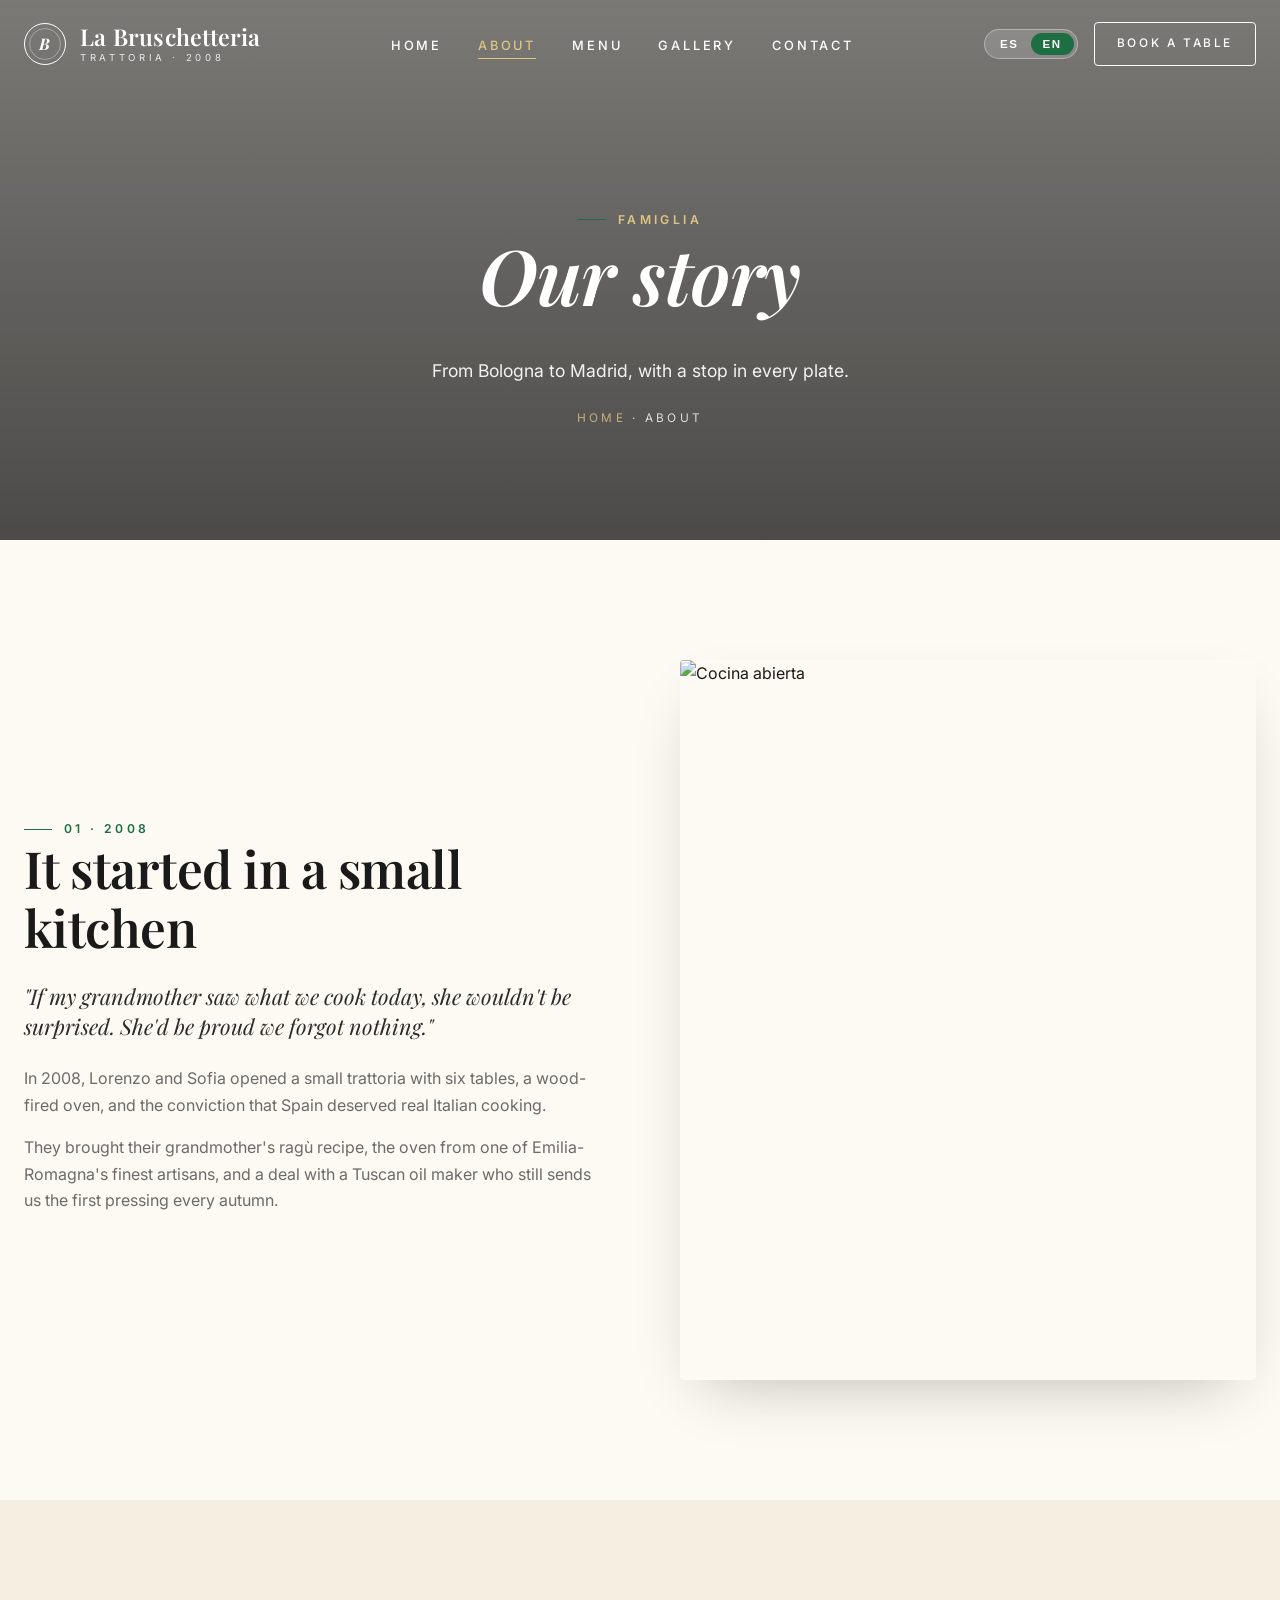
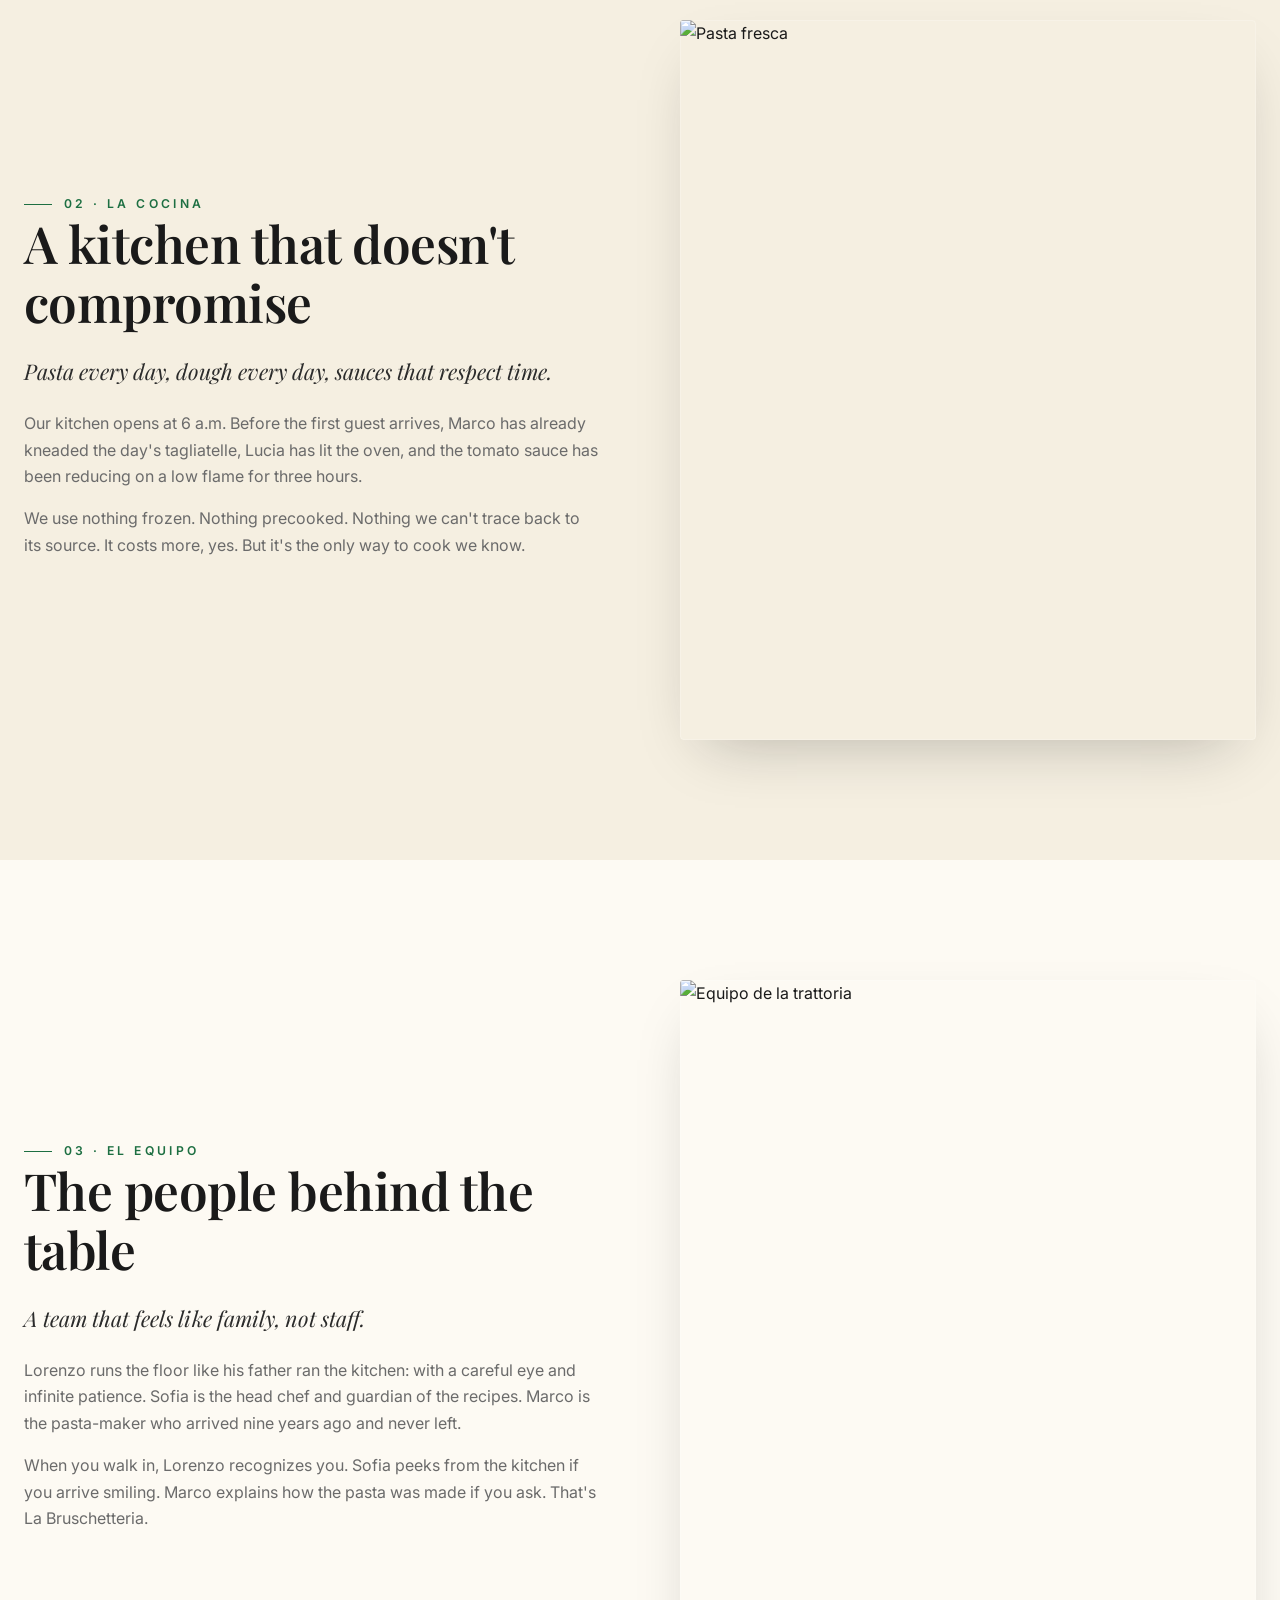
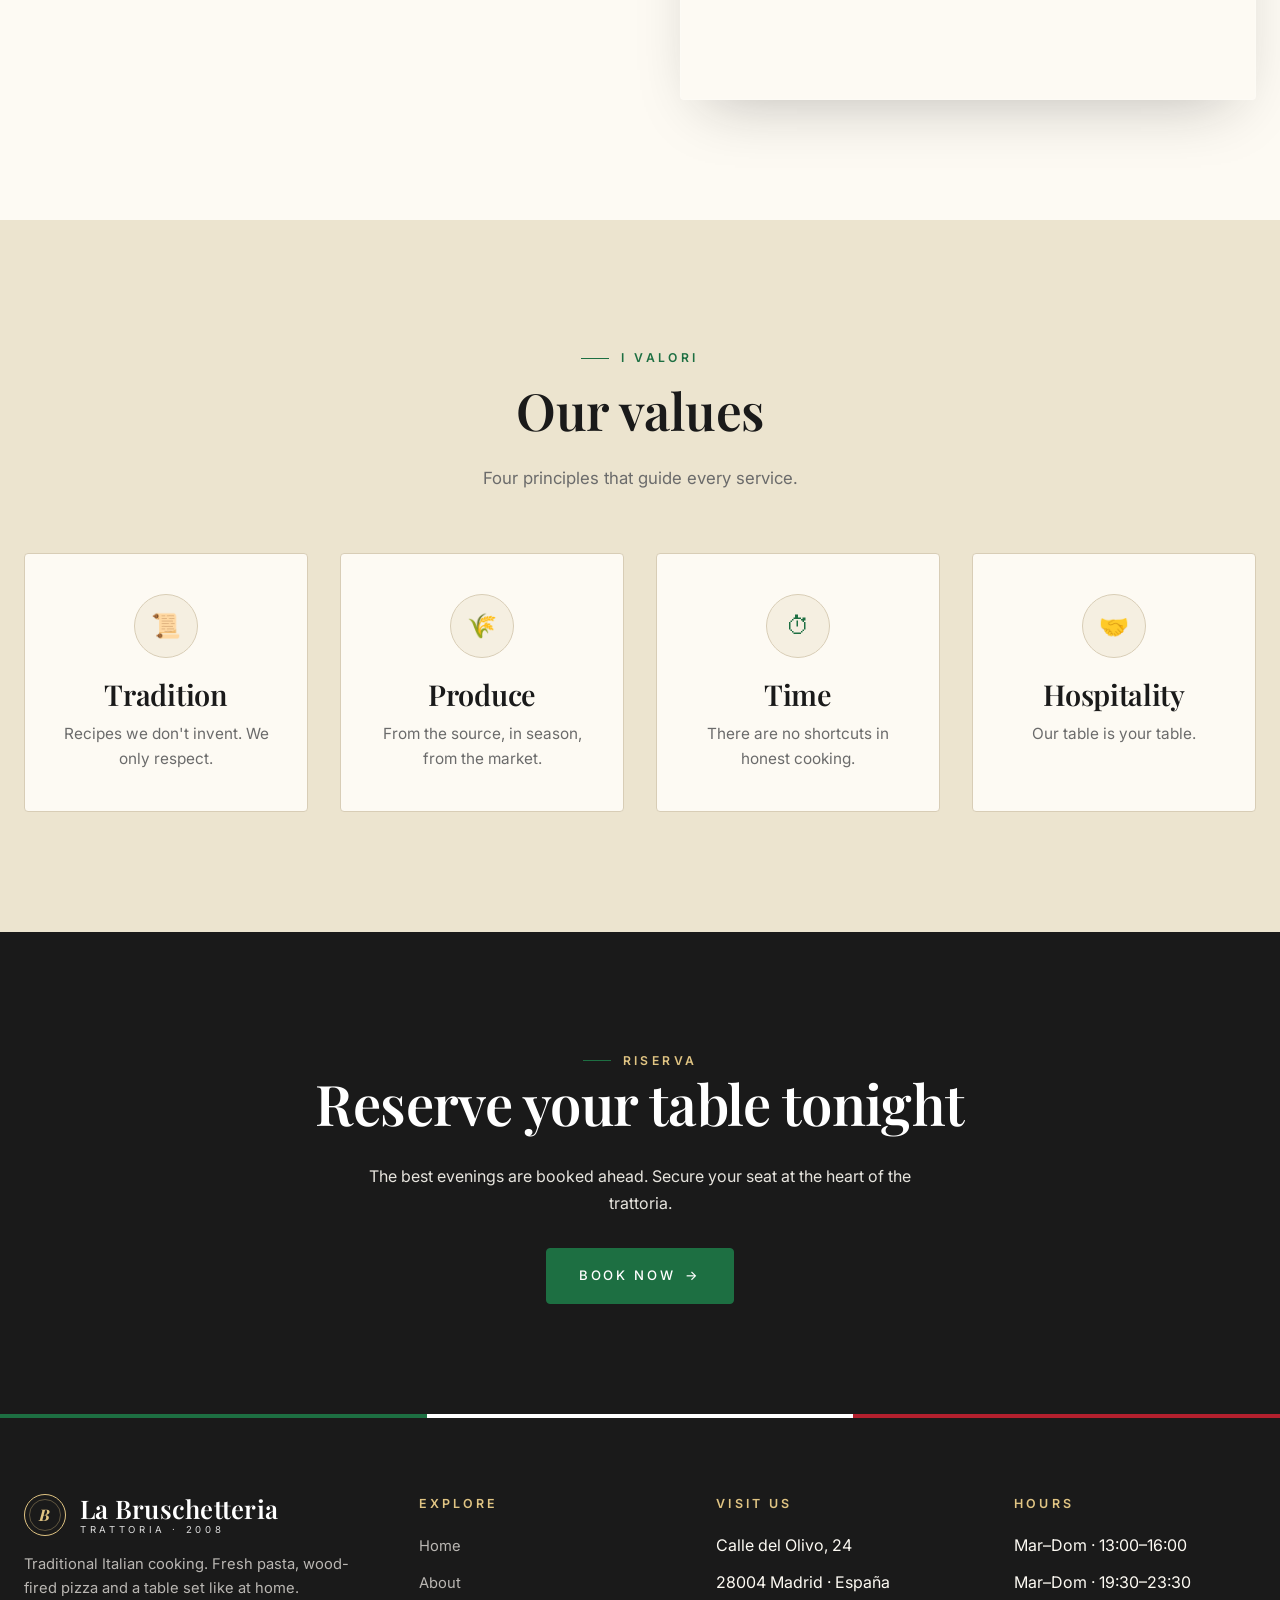
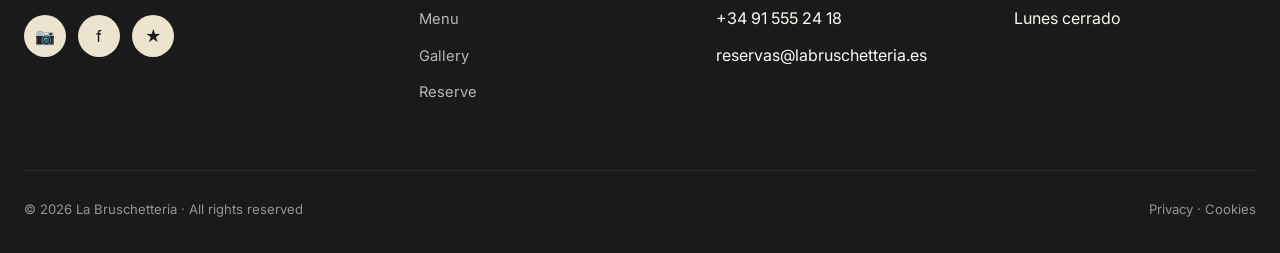
==== about.html @ 6fa194a2 "Pivot back to traditional Italian trattoria identity The site is a real La Bruschetteria — Italian, " ====
<!DOCTYPE html>
<html lang="es">
<head>
<meta charset="UTF-8" />
<meta name="viewport" content="width=device-width, initial-scale=1.0" />
<title>Nosotros · La Bruschetteria — Familia, tradición, cocina</title>
<meta name="description" content="Tres generaciones cocinando con alma. Conoce la familia detrás de La Bruschetteria, nuestra historia desde Bologna a Madrid y los valores que guían cada plato." />
<link rel="preconnect" href="https://fonts.googleapis.com">
<link rel="preconnect" href="https://fonts.gstatic.com" crossorigin>
<link href="https://fonts.googleapis.com/css2?family=Playfair+Display:ital,wght@0,400;0,500;0,600;0,700;1,400;1,500&family=Inter:wght@300;400;500;600&display=swap" rel="stylesheet">
<link rel="stylesheet" href="styles.css?v=2">
</head>
<body>

<header class="site-header">
  <div class="container nav">
    <a href="/" class="brand">
      <span class="brand-mark">B</span>
      <span class="brand-name">La Bruschetteria<small>Trattoria · 2008</small></span>
    </a>
    <nav>
      <ul class="nav-links">
        <li><a href="/" data-i18n="nav.home">Inicio</a></li>
        <li><a href="/about" class="active" data-i18n="nav.about">Nosotros</a></li>
        <li><a href="/menu" data-i18n="nav.menu">Carta</a></li>
        <li><a href="/gallery" data-i18n="nav.gallery">Galería</a></li>
        <li><a href="/contact" data-i18n="nav.contact">Contacto</a></li>
      </ul>
    </nav>
    <div class="nav-actions">
      <div class="lang-toggle"><button data-lang="es" type="button">ES</button><button data-lang="en" type="button">EN</button></div>
      <a href="/reservations" class="nav-cta" data-i18n="nav.cta">Reservar mesa</a>
      <button class="menu-toggle" aria-label="Menu"><span></span><span></span><span></span></button>
    </div>
  </div>
</header>

<section class="page-header" style="--ph-bg:url('https://images.unsplash.com/photo-1414235077428-338989a2e8c0?auto=format&fit=crop&w=2000&q=80')">
  <div class="container">
    <span class="eyebrow" style="color:var(--gold-2)">Famiglia</span>
    <h1 data-i18n="about.title">Nuestra historia</h1>
    <p class="lede" data-i18n="about.lede">De Bologna a Madrid, con escala en cada plato.</p>
    <div class="breadcrumb"><a href="/" data-i18n="nav.home">Inicio</a> · <span data-i18n="nav.about">Nosotros</span></div>
  </div>
</section>

<section>
  <div class="container split">
    <div class="split-content reveal">
      <span class="eyebrow">01 · 2008</span>
      <h2 data-i18n="about.s1.title">Nació en una cocina pequeña</h2>
      <p class="lede" data-i18n="about.s1.lede">«Si mi abuela viera lo que hoy cocinamos, no estaría sorprendida. Estaría orgullosa de que no hemos olvidado nada.»</p>
      <p data-i18n="about.s1.p1">En 2008, Lorenzo y Sofia abrieron una pequeña trattoria con seis mesas, un horno de leña y la convicción de que España merecía conocer la cocina italiana real.</p>
      <p data-i18n="about.s1.p2">Trajeron la receta del ragù de su abuela, el horno de uno de los mejores artesanos de la Emilia-Romagna, y un acuerdo con un proveedor de aceite toscano que aún hoy nos sigue mandando cada otoño la primera prensada.</p>
    </div>
    <div class="split-img reveal delay-1">
      <img src="https://images.unsplash.com/photo-1559339352-11d035aa65de?auto=format&fit=crop&w=1200&q=80" alt="Cocina abierta">
    </div>
  </div>
</section>

<section class="bg-cream">
  <div class="container split reverse">
    <div class="split-img reveal">
      <img src="https://images.unsplash.com/photo-1556910103-1c02745aae4d?auto=format&fit=crop&w=1200&q=80" alt="Pasta fresca">
    </div>
    <div class="split-content reveal delay-1">
      <span class="eyebrow">02 · La cocina</span>
      <h2 data-i18n="about.s2.title">La cocina que no transige</h2>
      <p class="lede" data-i18n="about.s2.lede">Pasta cada día, masa cada día, salsas que respetan los tiempos.</p>
      <p data-i18n="about.s2.p1">Nuestra cocina abre a las 6 de la mañana. Antes de que llegue el primer comensal, Marco ya ha amasado los tagliatelle del día, Lucia ha encendido el horno y la salsa de tomate lleva tres horas reduciendo a fuego lento.</p>
      <p data-i18n="about.s2.p2">No usamos nada congelado. Nada precocinado. Nada que no podamos rastrear hasta su origen. Es más caro, sí. Pero también es la única manera de cocinar que conocemos.</p>
    </div>
  </div>
</section>

<section>
  <div class="container split">
    <div class="split-content reveal">
      <span class="eyebrow">03 · El equipo</span>
      <h2 data-i18n="about.s3.title">Las personas detrás de la mesa</h2>
      <p class="lede" data-i18n="about.s3.lede">Un equipo que se siente familia, no plantilla.</p>
      <p data-i18n="about.s3.p1">Lorenzo dirige la sala como dirigía la cocina su padre: con ojo atento y paciencia infinita. Sofia es la jefa de cocina y la guardiana de las recetas. Marco es el pasta-maker que llegó hace nueve años y ya no se fue.</p>
      <p data-i18n="about.s3.p2">Cuando entras, Lorenzo te reconoce. Sofia se asoma desde la cocina si llegas con buena cara. Marco te explica cómo se ha hecho la pasta si se lo preguntas. Eso es La Bruschetteria.</p>
    </div>
    <div class="split-img reveal delay-1">
      <img src="https://images.unsplash.com/photo-1577219491135-ce391730fb2c?auto=format&fit=crop&w=1200&q=80" alt="Equipo de la trattoria">
    </div>
  </div>
</section>

<section class="bg-cream-2">
  <div class="container">
    <div class="section-title reveal">
      <span class="eyebrow">I valori</span>
      <h2 data-i18n="values.title">Nuestros valores</h2>
      <p class="lede" data-i18n="values.lede">Cuatro principios que nos guían cada servicio.</p>
    </div>
    <div class="features">
      <div class="feature reveal">
        <div class="feature-icon">📜</div>
        <h3 data-i18n="val1.title">Tradición</h3>
        <p data-i18n="val1.body">Recetas que no inventamos. Solo respetamos.</p>
      </div>
      <div class="feature reveal delay-1">
        <div class="feature-icon">🌾</div>
        <h3 data-i18n="val2.title">Producto</h3>
        <p data-i18n="val2.body">De origen, de temporada, de mercado.</p>
      </div>
      <div class="feature reveal delay-2">
        <div class="feature-icon">⏱</div>
        <h3 data-i18n="val3.title">Tiempo</h3>
        <p data-i18n="val3.body">No hay atajos en una cocina honesta.</p>
      </div>
      <div class="feature reveal delay-3">
        <div class="feature-icon">🤝</div>
        <h3 data-i18n="val4.title">Hospitalidad</h3>
        <p data-i18n="val4.body">Una mesa nuestra es una mesa tuya.</p>
      </div>
    </div>
  </div>
</section>

<section class="cta-banner" style="--cta-bg:url('https://images.unsplash.com/photo-1555396273-367ea4eb4db5?auto=format&fit=crop&w=2000&q=80')">
  <div class="container reveal">
    <span class="eyebrow" style="color:var(--gold-2)">Riserva</span>
    <h2 data-i18n="cta.title">Reserva tu mesa esta noche</h2>
    <p data-i18n="cta.body">Las mejores noches se reservan con tiempo. Asegura tu sitio en el corazón de la trattoria.</p>
    <a href="/reservations" class="btn btn-primary"><span data-i18n="cta.btn">Hacer reserva</span><span class="arrow">→</span></a>
  </div>
</section>

<footer class="site-footer">
  <div class="container">
    <div class="footer-grid">
      <div class="footer-brand">
        <a href="/" class="brand">
          <span class="brand-mark">B</span>
          <span class="brand-name">La Bruschetteria<small>Trattoria · 2008</small></span>
        </a>
        <p data-i18n="foot.tagline">Cucina italiana tradizionale. Pasta fresca, pizza al horno y la mesa puesta como en casa.</p>
        <div class="socials">
          <a href="#" aria-label="Instagram">📷</a>
          <a href="#" aria-label="Facebook">f</a>
          <a href="#" aria-label="TripAdvisor">★</a>
        </div>
      </div>
      <div>
        <h5 data-i18n="foot.explore">Explora</h5>
        <ul>
          <li><a href="/" data-i18n="nav.home">Inicio</a></li>
          <li><a href="/about" data-i18n="nav.about">Nosotros</a></li>
          <li><a href="/menu" data-i18n="nav.menu">Carta</a></li>
          <li><a href="/gallery" data-i18n="nav.gallery">Galería</a></li>
          <li><a href="/reservations" data-i18n="nav.reserve">Reservar</a></li>
        </ul>
      </div>
      <div>
        <h5 data-i18n="foot.visit">Visítanos</h5>
        <ul>
          <li>Calle del Olivo, 24</li>
          <li>28004 Madrid · España</li>
          <li>+34 91 555 24 18</li>
          <li>reservas@labruschetteria.es</li>
        </ul>
      </div>
      <div>
        <h5 data-i18n="hours.title">Horario</h5>
        <ul>
          <li>Mar–Dom · 13:00–16:00</li>
          <li>Mar–Dom · 19:30–23:30</li>
          <li>Lunes cerrado</li>
        </ul>
      </div>
    </div>
    <div class="footer-bottom">
      <span data-i18n="foot.legal">© <span data-year>2026</span> La Bruschetteria · Todos los derechos reservados</span>
      <span><a href="#" data-i18n="foot.privacy">Privacidad</a> · <a href="#" data-i18n="foot.cookies">Cookies</a></span>
    </div>
  </div>
</footer>

<script src="script.js"></script>
</body>
</html>
---- styles.css ----
/* =============================================================
   La Bruschetteria — Traditional Italian · Mediterranean · Premium
   Palette: Italian flag refined — basil green · ivory · vino red
   ============================================================= */

:root {
  /* Italian flag, refined for a premium dining feel */
  --green:        #1d6f42;   /* deep basil / forest */
  --green-2:      #2a8852;   /* lighter, hover */
  --green-deep:   #14512f;   /* darkest */
  --red:          #b3202e;   /* vino rosso */
  --red-2:        #8a1822;   /* deeper red */
  --red-soft:     #c83a47;   /* lighter, accents */

  /* Neutrals */
  --paper:   #fdfaf3;        /* warm ivory page */
  --cream:   #f5efe1;        /* card backgrounds */
  --cream-2: #ece4cf;        /* alt section */
  --ivory:   #fbf8f1;
  --ink:     #1a1a1a;        /* body text */
  --ink-2:   #2b2b2b;
  --muted:   #6b6b6b;
  --line:    #d8cdb6;

  /* Accents */
  --gold:    #c9a55b;
  --gold-2:  #e0c483;

  /* Shadows */
  --shadow-sm: 0 4px 12px -4px rgba(20, 20, 20, 0.12);
  --shadow:    0 25px 60px -25px rgba(20, 20, 20, 0.28);
  --shadow-lg: 0 40px 80px -30px rgba(20, 20, 20, 0.38);

  /* System */
  --radius:    4px;
  --radius-lg: 12px;
  --transition: 350ms cubic-bezier(.2,.8,.2,1);
  --serif:  'Cormorant Garamond', 'Playfair Display', Georgia, serif;
  --display:'Playfair Display', 'Cormorant Garamond', Georgia, serif;
  --sans:   'Inter', system-ui, -apple-system, sans-serif;
}

*,*::before,*::after { box-sizing: border-box; }
html { scroll-behavior: smooth; }
body {
  margin: 0;
  font-family: var(--sans);
  font-size: 16px;
  line-height: 1.65;
  color: var(--ink);
  background: var(--paper);
  -webkit-font-smoothing: antialiased;
  -moz-osx-font-smoothing: grayscale;
  overflow-x: hidden;
}

img { max-width: 100%; display: block; height: auto; }
a { color: inherit; text-decoration: none; transition: color var(--transition); }
a:hover { color: var(--green); }

h1, h2, h3, h4 {
  font-family: var(--display);
  font-weight: 600;
  line-height: 1.15;
  margin: 0 0 .5em;
  letter-spacing: -.01em;
}
h1 { font-size: clamp(2.5rem, 6vw, 5rem); }
h2 { font-size: clamp(1.9rem, 4vw, 3.2rem); }
h3 { font-size: clamp(1.3rem, 2.4vw, 1.8rem); }
p  { margin: 0 0 1em; }

.container    { width: min(1240px, calc(100% - 48px)); margin-inline: auto; }
.container-sm { width: min(880px, calc(100% - 48px)); margin-inline: auto; }

/* ── Eyebrow ──────────────────────────────────────────────────── */
.eyebrow {
  font-family: var(--sans);
  text-transform: uppercase;
  letter-spacing: .28em;
  font-size: .76rem;
  color: var(--green);
  font-weight: 600;
  display: inline-flex;
  align-items: center;
  gap: 12px;
}
.eyebrow::before {
  content: '';
  width: 28px;
  height: 1px;
  background: var(--green);
  display: inline-block;
}

.section-title { text-align: center; margin-bottom: 56px; }
.section-title h2 { margin-top: 12px; }
.section-title .lede {
  max-width: 640px;
  margin: 16px auto 0;
  color: var(--muted);
  font-size: 1.05rem;
}

/* ── Flag accent strip (decorative for headers/sections) ──────── */
.flag-strip {
  display: inline-flex;
  height: 3px;
  border-radius: 2px;
  overflow: hidden;
  width: 60px;
  margin-bottom: 16px;
}
.flag-strip span { flex: 1; height: 100%; }
.flag-strip span:nth-child(1) { background: var(--green); }
.flag-strip span:nth-child(2) { background: #fff; }
.flag-strip span:nth-child(3) { background: var(--red); }

/* ── Buttons ─────────────────────────────────────────────────── */
.btn {
  display: inline-flex;
  align-items: center;
  justify-content: center;
  gap: 10px;
  padding: 16px 32px;
  font-family: var(--sans);
  font-size: .82rem;
  font-weight: 500;
  letter-spacing: .2em;
  text-transform: uppercase;
  cursor: pointer;
  border: 1px solid transparent;
  border-radius: var(--radius);
  transition: all var(--transition);
  position: relative;
  overflow: hidden;
}
.btn-primary {
  background: var(--green);
  color: #fff;
  border-color: var(--green);
}
.btn-primary:hover {
  background: var(--green-deep);
  border-color: var(--green-deep);
  color: #fff;
  transform: translateY(-2px);
  box-shadow: 0 12px 24px -8px rgba(29, 111, 66, .5);
}
.btn-secondary {
  background: var(--red);
  color: #fff;
  border-color: var(--red);
}
.btn-secondary:hover {
  background: var(--red-2);
  border-color: var(--red-2);
  color: #fff;
  transform: translateY(-2px);
  box-shadow: 0 12px 24px -8px rgba(179, 32, 46, .5);
}
.btn-outline {
  background: transparent;
  color: var(--ink);
  border-color: var(--ink);
}
.btn-outline:hover {
  background: var(--ink);
  color: var(--paper);
  transform: translateY(-2px);
}
.btn-ghost {
  background: transparent;
  color: #fff;
  border-color: rgba(255,255,255,.6);
}
.btn-ghost:hover { background: #fff; color: var(--ink); border-color:#fff; }
.btn .arrow { transition: transform var(--transition); }
.btn:hover .arrow { transform: translateX(4px); }

/* ── Header / Navigation ─────────────────────────────────────── */
.site-header {
  position: fixed;
  inset: 0 0 auto;
  z-index: 100;
  background: rgba(253, 250, 243, 0);
  backdrop-filter: blur(0);
  transition: background var(--transition), backdrop-filter var(--transition), padding var(--transition), box-shadow var(--transition);
  padding: 22px 0;
}
.site-header.scrolled {
  background: rgba(253, 250, 243, .96);
  backdrop-filter: blur(14px);
  box-shadow: 0 1px 0 rgba(0,0,0,.06);
  padding: 14px 0;
}
.nav {
  display: flex;
  align-items: center;
  justify-content: space-between;
  gap: 32px;
}
.brand {
  display: flex;
  align-items: center;
  gap: 14px;
  font-family: var(--display);
  font-size: 1.45rem;
  font-weight: 600;
  color: #fff;
  letter-spacing: .01em;
  text-decoration: none;
  transition: color var(--transition);
}
.scrolled .brand { color: var(--ink); }
.brand-mark {
  width: 42px; height: 42px;
  display: grid; place-items: center;
  border-radius: 50%;
  border: 1.5px solid currentColor;
  font-family: var(--display);
  font-size: 1rem;
  font-style: italic;
  font-weight: 700;
  position: relative;
}
.brand-mark::before {
  content: '';
  position: absolute;
  inset: 4px;
  border-radius: 50%;
  border: 1px solid currentColor;
  opacity: .35;
}
.brand-name { line-height: 1.1; }
.brand-name small {
  display: block;
  font-family: var(--sans);
  font-size: .6rem;
  letter-spacing: .38em;
  text-transform: uppercase;
  font-weight: 400;
  opacity: .85;
  margin-top: 3px;
}

.nav-links {
  display: flex;
  gap: 36px;
  list-style: none;
  margin: 0;
  padding: 0;
}
.nav-links a {
  color: #fff;
  font-size: .8rem;
  letter-spacing: .22em;
  text-transform: uppercase;
  font-weight: 500;
  position: relative;
  padding: 6px 0;
}
.scrolled .nav-links a { color: var(--ink); }
.nav-links a::after {
  content:'';
  position: absolute;
  inset: auto 0 0;
  height: 1px;
  background: currentColor;
  transform: scaleX(0);
  transform-origin: left;
  transition: transform var(--transition);
}
.nav-links a:hover::after,
.nav-links a.active::after { transform: scaleX(1); }
.nav-links a.active { color: var(--gold-2); }
.scrolled .nav-links a.active { color: var(--green); }

.nav-actions {
  display: flex;
  align-items: center;
  gap: 16px;
}
.lang-toggle {
  display: inline-flex;
  background: rgba(255,255,255,.15);
  border: 1px solid rgba(255,255,255,.35);
  border-radius: 999px;
  padding: 3px;
  backdrop-filter: blur(6px);
  transition: background var(--transition), border-color var(--transition);
}
.scrolled .lang-toggle {
  background: rgba(20,20,20,.06);
  border-color: var(--line);
}
.lang-toggle button {
  background: transparent;
  border: 0;
  color: #fff;
  padding: 5px 12px;
  border-radius: 999px;
  font-size: .72rem;
  font-weight: 600;
  letter-spacing: .14em;
  cursor: pointer;
  transition: all var(--transition);
}
.scrolled .lang-toggle button { color: var(--ink); }
.lang-toggle button.active {
  background: var(--green);
  color: #fff;
}
.nav-cta {
  padding: 11px 22px;
  font-size: .74rem;
  letter-spacing: .22em;
  text-transform: uppercase;
  font-weight: 500;
  border: 1px solid #fff;
  color: #fff;
  border-radius: var(--radius);
  transition: all var(--transition);
}
.scrolled .nav-cta { border-color: var(--green); background: var(--green); color: #fff; }
.nav-cta:hover { background: #fff; color: var(--ink); }
.scrolled .nav-cta:hover { background: var(--green-deep); border-color: var(--green-deep); color: #fff; }

.menu-toggle {
  display: none;
  width: 38px; height: 38px;
  border: 0;
  background: transparent;
  cursor: pointer;
  position: relative;
  z-index: 101;
}
.menu-toggle span {
  display: block;
  width: 22px; height: 2px;
  background: #fff;
  margin: 5px auto;
  transition: all var(--transition);
}
.scrolled .menu-toggle span { background: var(--ink); }
body.menu-open .menu-toggle span { background: var(--ink); }
body.menu-open .menu-toggle span:nth-child(1) { transform: translateY(7px) rotate(45deg); }
body.menu-open .menu-toggle span:nth-child(2) { opacity: 0; }
body.menu-open .menu-toggle span:nth-child(3) { transform: translateY(-7px) rotate(-45deg); }

/* ── Hero ────────────────────────────────────────────────────── */
.hero {
  position: relative;
  min-height: 100svh;
  display: flex;
  align-items: center;
  color: #fff;
  overflow: hidden;
  isolation: isolate;
}
.hero-bg {
  position: absolute;
  inset: 0;
  z-index: -2;
  background-size: cover;
  background-position: center;
  transform: scale(1.05);
  transition: transform 8s ease-out;
}
.hero.loaded .hero-bg { transform: scale(1); }
.hero::after {
  content:'';
  position:absolute; inset:0;
  background: linear-gradient(180deg, rgba(15,15,15,.5) 0%, rgba(15,15,15,.3) 35%, rgba(15,15,15,.75) 100%);
  z-index: -1;
}
.hero-inner {
  padding: 120px 0 110px;
  width: 100%;
  position: relative;
}
.hero h1 {
  font-size: clamp(2.8rem, 7vw, 6rem);
  font-weight: 500;
  line-height: 1.05;
  margin-bottom: 28px;
  font-style: italic;
}
.hero h1 .accent {
  color: var(--gold-2);
  font-style: italic;
  font-weight: 700;
}
.hero p.lede {
  max-width: 580px;
  font-size: 1.15rem;
  line-height: 1.55;
  margin-bottom: 40px;
  opacity: .94;
}
.hero .eyebrow { color: var(--gold-2); margin-bottom: 22px; }
.hero .eyebrow::before { background: var(--gold-2); }
.hero-cta { display: flex; gap: 16px; flex-wrap: wrap; }

.hero-meta {
  position: absolute;
  inset: auto 0 32px;
  display: flex;
  justify-content: center;
  gap: 48px;
  font-size: .76rem;
  letter-spacing: .28em;
  text-transform: uppercase;
  opacity: .85;
}
.hero-meta span { display: inline-flex; align-items: center; gap: 10px; }
.hero-meta span::before { content:'✦'; color: var(--gold-2); }

.scroll-cue {
  position: absolute;
  bottom: 18px;
  left: 50%;
  transform: translateX(-50%);
  width: 1px;
  height: 60px;
  background: rgba(255,255,255,.4);
  overflow: hidden;
}
.scroll-cue::after {
  content:'';
  position: absolute;
  width: 1px;
  height: 50%;
  background: var(--gold-2);
  left: 0;
  animation: scrollCue 2.4s ease-in-out infinite;
}
@keyframes scrollCue {
  0%   { top:-50%; }
  100% { top:100%; }
}

/* ── Sections ────────────────────────────────────────────────── */
section { padding: 120px 0; position: relative; }
section.tight { padding: 80px 0; }

.bg-cream   { background: var(--cream); }
.bg-cream-2 { background: var(--cream-2); }
.bg-paper   { background: var(--paper); }
.bg-ink     { background: var(--ink); color: var(--paper); }
.bg-ink h1, .bg-ink h2, .bg-ink h3 { color: var(--paper); }
.bg-green   { background: var(--green-deep); color: var(--paper); }
.bg-green h1, .bg-green h2, .bg-green h3 { color: var(--paper); }

/* ── Marquee strip (Italian flag accent built in) ────────────── */
.marquee {
  background: var(--green);
  color: #fff;
  overflow: hidden;
  padding: 18px 0;
  position: relative;
}
.marquee::before,
.marquee::after {
  content: '';
  position: absolute;
  inset: 0 auto 0 0;
  width: 6px;
}
.marquee::before { background: #fff; left: 0; }
.marquee::after  { background: var(--red); left: 6px; }
.marquee-track {
  display: flex;
  gap: 56px;
  white-space: nowrap;
  animation: marquee 45s linear infinite;
  padding-left: 24px;
}
.marquee span {
  font-family: var(--display);
  font-style: italic;
  font-size: 1.4rem;
  display: inline-flex;
  align-items: center;
  gap: 56px;
}
.marquee span::after { content: '✦'; color: var(--gold-2); font-size: .85rem; }
@keyframes marquee { to { transform: translateX(-50%); } }

/* ── Feature Cards ───────────────────────────────────────────── */
.features {
  display: grid;
  grid-template-columns: repeat(auto-fit, minmax(260px, 1fr));
  gap: 32px;
  margin-top: 60px;
}
.feature {
  text-align: center;
  padding: 40px 28px;
  background: var(--paper);
  border: 1px solid var(--line);
  border-radius: var(--radius);
  transition: all var(--transition);
  position: relative;
  overflow: hidden;
}
.feature::before {
  content: '';
  position: absolute;
  inset: 0 0 auto 0;
  height: 3px;
  background: linear-gradient(90deg, var(--green) 0 33%, #fff 33% 66%, var(--red) 66%);
  transform: scaleX(0);
  transform-origin: left;
  transition: transform .6s ease;
}
.feature:hover::before { transform: scaleX(1); }
.bg-cream .feature, .bg-cream-2 .feature { background: var(--paper); }
.feature:hover {
  transform: translateY(-6px);
  box-shadow: var(--shadow);
  border-color: var(--green);
}
.feature-icon {
  width: 64px; height: 64px;
  border-radius: 50%;
  background: var(--cream);
  color: var(--green);
  display: grid; place-items: center;
  margin: 0 auto 20px;
  font-size: 1.5rem;
  border: 1px solid var(--line);
  transition: all var(--transition);
}
.feature:hover .feature-icon {
  background: var(--green);
  color: #fff;
  border-color: var(--green);
  transform: rotate(-6deg) scale(1.05);
}
.feature h3 { margin-bottom: 10px; }
.feature p { color: var(--muted); margin: 0; font-size: .96rem; }

/* ── Split (story / two-column) ──────────────────────────────── */
.split {
  display: grid;
  grid-template-columns: 1fr 1fr;
  gap: 80px;
  align-items: center;
}
.split.reverse > :first-child { order: 2; }
.split-img {
  position: relative;
  border-radius: var(--radius);
  overflow: hidden;
  aspect-ratio: 4/5;
  box-shadow: var(--shadow);
}
.split-img::before {
  content: '';
  position: absolute;
  inset: 0;
  border: 1px solid rgba(255,255,255,.2);
  z-index: 2;
  pointer-events: none;
  border-radius: var(--radius);
}
.split-img img {
  width: 100%; height: 100%;
  object-fit: cover;
  transition: transform 1.2s ease;
}
.split-img:hover img { transform: scale(1.05); }
.split-content h2 { margin-bottom: 24px; }
.split-content .lede {
  font-family: var(--display);
  font-style: italic;
  font-size: 1.35rem;
  color: var(--ink-2);
  line-height: 1.4;
  margin-bottom: 24px;
}
.split-content p { color: var(--muted); }

.signature {
  margin-top: 32px;
  font-family: var(--display);
  font-style: italic;
  font-size: 1.65rem;
  color: var(--green);
}

/* ── Menu Preview Cards ──────────────────────────────────────── */
.menu-preview {
  display: grid;
  grid-template-columns: repeat(auto-fit, minmax(260px, 1fr));
  gap: 24px;
  margin-top: 60px;
}
.menu-card {
  position: relative;
  border-radius: var(--radius);
  overflow: hidden;
  aspect-ratio: 3/4;
  cursor: pointer;
  background: var(--ink);
  display: block;
}
.menu-card img {
  width: 100%; height: 100%;
  object-fit: cover;
  transition: transform 1s ease, opacity .6s;
  opacity: .9;
}
.menu-card:hover img { transform: scale(1.08); opacity: 1; }
.menu-card-overlay {
  position: absolute;
  inset: 0;
  display: flex;
  flex-direction: column;
  justify-content: flex-end;
  padding: 28px;
  background: linear-gradient(180deg, transparent 30%, rgba(0,0,0,.85));
  color: #fff;
}
.menu-card-overlay .eyebrow { color: var(--gold-2); margin-bottom: 8px; }
.menu-card-overlay .eyebrow::before { background: var(--gold-2); }
.menu-card-overlay h3 { color: #fff; margin: 0; font-size: 1.6rem; }
.menu-card-overlay p { margin: 8px 0 0; opacity: .9; font-size: .9rem; }

/* ── Full Menu ───────────────────────────────────────────────── */
.menu-tabs {
  display: flex;
  flex-wrap: wrap;
  justify-content: center;
  gap: 8px;
  margin-bottom: 56px;
  border-bottom: 1px solid var(--line);
  padding-bottom: 0;
}
.menu-tab {
  background: transparent;
  border: 0;
  padding: 16px 22px;
  font-family: var(--sans);
  font-size: .8rem;
  letter-spacing: .22em;
  text-transform: uppercase;
  color: var(--muted);
  cursor: pointer;
  position: relative;
  transition: color var(--transition);
  font-weight: 500;
}
.menu-tab:hover { color: var(--ink); }
.menu-tab.active { color: var(--green); }
.menu-tab::after {
  content:'';
  position: absolute;
  inset: auto 22px -1px;
  height: 2px;
  background: var(--green);
  transform: scaleX(0);
  transition: transform var(--transition);
}
.menu-tab.active::after { transform: scaleX(1); }

.menu-section { display: none; animation: fadeUp .6s ease both; }
.menu-section.active { display: block; }
.menu-list {
  display: grid;
  grid-template-columns: 1fr 1fr;
  gap: 12px 80px;
}
.menu-item {
  display: grid;
  grid-template-columns: 1fr auto;
  gap: 16px;
  padding: 22px 0;
  border-bottom: 1px dashed var(--line);
  align-items: baseline;
}
.menu-item:last-child { border-bottom: 0; }
.menu-item-name {
  font-family: var(--display);
  font-size: 1.22rem;
  font-weight: 500;
  color: var(--ink);
}
.menu-item-name .badge {
  display: inline-block;
  font-family: var(--sans);
  font-size: .6rem;
  font-weight: 700;
  letter-spacing: .15em;
  text-transform: uppercase;
  color: var(--green);
  background: rgba(29,111,66,.12);
  padding: 2px 8px;
  border-radius: 999px;
  margin-left: 8px;
  vertical-align: middle;
}
.menu-item-name .badge.hot { color: var(--red); background: rgba(179,32,46,.12); }
.menu-item-name .badge.gold { color: var(--gold); background: rgba(201,165,91,.18); }
.menu-item-desc {
  grid-column: 1 / -1;
  color: var(--muted);
  font-size: .92rem;
  margin: 6px 0 0;
  font-style: italic;
}
.menu-item-price {
  font-family: var(--display);
  font-size: 1.15rem;
  font-weight: 600;
  color: var(--green);
  white-space: nowrap;
}
.menu-item-price::before {
  content: '· · · · · · · · · · · · · ·';
  color: var(--line);
  margin-right: 12px;
  letter-spacing: .25em;
  font-size: .8em;
}

/* ── Gallery ─────────────────────────────────────────────────── */
.gallery-grid {
  display: grid;
  grid-template-columns: repeat(12, 1fr);
  grid-auto-rows: 180px;
  gap: 14px;
}
.gallery-item {
  position: relative;
  overflow: hidden;
  border-radius: var(--radius);
  cursor: pointer;
  background: var(--cream-2);
}
.gallery-item img {
  width: 100%; height: 100%;
  object-fit: cover;
  transition: transform 1.2s ease, filter .6s;
}
.gallery-item:hover img { transform: scale(1.08); filter: brightness(.85); }
.gallery-item::after {
  content: '+';
  position: absolute;
  inset: 0;
  display: grid;
  place-items: center;
  font-family: var(--display);
  font-size: 3rem;
  font-weight: 300;
  color: #fff;
  opacity: 0;
  transition: opacity .4s;
  pointer-events: none;
}
.gallery-item:hover::after { opacity: 1; }

.gallery-item:nth-child(12n+1) { grid-column: span 4; grid-row: span 2; }
.gallery-item:nth-child(12n+2) { grid-column: span 4; }
.gallery-item:nth-child(12n+3) { grid-column: span 4; }
.gallery-item:nth-child(12n+4) { grid-column: span 4; grid-row: span 2; }
.gallery-item:nth-child(12n+5) { grid-column: span 4; grid-row: span 2; }
.gallery-item:nth-child(12n+6) { grid-column: span 6; }
.gallery-item:nth-child(12n+7) { grid-column: span 6; }
.gallery-item:nth-child(12n+8) { grid-column: span 4; grid-row: span 2; }
.gallery-item:nth-child(12n+9) { grid-column: span 4; }
.gallery-item:nth-child(12n+10){ grid-column: span 4; }
.gallery-item:nth-child(12n+11){ grid-column: span 6; }
.gallery-item:nth-child(12n+12){ grid-column: span 6; }

/* lightbox */
.lightbox {
  position: fixed;
  inset: 0;
  background: rgba(15,12,8,.95);
  z-index: 1000;
  display: none;
  align-items: center;
  justify-content: center;
  padding: 32px;
  animation: fadeIn .35s;
}
.lightbox.open { display: flex; }
.lightbox img {
  max-width: 90vw;
  max-height: 86vh;
  border-radius: var(--radius);
  box-shadow: var(--shadow-lg);
}
.lightbox-close {
  position: absolute;
  top: 24px; right: 24px;
  background: transparent;
  border: 1px solid rgba(255,255,255,.4);
  color: #fff;
  width: 44px; height: 44px;
  border-radius: 50%;
  cursor: pointer;
  font-size: 1.4rem;
  transition: all var(--transition);
}
.lightbox-close:hover { background: #fff; color: var(--ink); transform: rotate(90deg); }
.lightbox-nav {
  position: absolute;
  top: 50%; transform: translateY(-50%);
  background: rgba(255,255,255,.1);
  border: 1px solid rgba(255,255,255,.3);
  color: #fff;
  width: 50px; height: 50px;
  border-radius: 50%;
  font-size: 1.6rem;
  cursor: pointer;
  transition: all var(--transition);
}
.lightbox-nav:hover { background: #fff; color: var(--ink); }
.lightbox-nav.prev { left: 24px; }
.lightbox-nav.next { right: 24px; }

/* ── Reviews ─────────────────────────────────────────────────── */
.reviews {
  display: grid;
  grid-template-columns: repeat(auto-fit, minmax(280px, 1fr));
  gap: 28px;
  margin-top: 60px;
}
.review {
  padding: 40px 32px;
  background: var(--paper);
  border: 1px solid var(--line);
  border-radius: var(--radius);
  position: relative;
  transition: all var(--transition);
}
.bg-cream .review, .bg-cream-2 .review { background: #fff; }
.review::before {
  content: '"';
  position: absolute;
  top: -8px;
  left: 24px;
  font-family: var(--display);
  font-size: 5rem;
  color: var(--green);
  line-height: 1;
}
.review:hover {
  transform: translateY(-4px);
  box-shadow: var(--shadow);
}
.review-stars { color: var(--gold); letter-spacing: 3px; margin-bottom: 14px; font-size: .9rem; }
.review-text { font-style: italic; color: var(--ink-2); font-family: var(--display); font-size: 1.1rem; line-height: 1.5; }
.review-author {
  margin-top: 20px;
  font-size: .85rem;
  font-weight: 600;
  letter-spacing: .15em;
  text-transform: uppercase;
}
.review-author small { display: block; color: var(--muted); font-weight: 400; letter-spacing: .1em; margin-top: 2px; text-transform: none; }

/* ── Stats ───────────────────────────────────────────────────── */
.stats {
  display: grid;
  grid-template-columns: repeat(auto-fit, minmax(180px, 1fr));
  gap: 40px;
  text-align: center;
}
.stat-num {
  font-family: var(--display);
  font-size: clamp(2.6rem, 5vw, 4rem);
  font-weight: 600;
  color: var(--gold-2);
  line-height: 1;
  font-style: italic;
}
.stat-label {
  font-size: .78rem;
  letter-spacing: .3em;
  text-transform: uppercase;
  margin-top: 12px;
  opacity: .85;
}

/* ── Forms ───────────────────────────────────────────────────── */
.form-grid {
  display: grid;
  gap: 20px;
  grid-template-columns: 1fr 1fr;
  margin-top: 40px;
}
.field { display: flex; flex-direction: column; }
.field.full { grid-column: 1 / -1; }
.field label {
  font-size: .72rem;
  letter-spacing: .25em;
  text-transform: uppercase;
  color: var(--muted);
  margin-bottom: 8px;
  font-weight: 600;
}
.field input,
.field select,
.field textarea {
  font-family: var(--sans);
  font-size: 1rem;
  padding: 14px 16px;
  border: 1px solid var(--line);
  border-radius: var(--radius);
  background: var(--paper);
  color: var(--ink);
  transition: all var(--transition);
}
.field input:focus,
.field select:focus,
.field textarea:focus {
  outline: 0;
  border-color: var(--green);
  background: #fff;
  box-shadow: 0 0 0 3px rgba(29,111,66,.14);
}
.field textarea { resize: vertical; min-height: 120px; }
.form-note { color: var(--muted); font-size: .85rem; margin-top: 16px; }
.form-success {
  background: rgba(29,111,66,.1);
  border: 1px solid var(--green);
  color: var(--green-deep);
  padding: 16px 20px;
  border-radius: var(--radius);
  margin-top: 20px;
  display: none;
}
.form-success.visible { display: block; animation: fadeUp .5s ease both; }

/* ── Contact / map ───────────────────────────────────────────── */
.contact-grid {
  display: grid;
  grid-template-columns: 1.2fr 1fr;
  gap: 60px;
  align-items: start;
}
.contact-info > div { margin-bottom: 32px; }
.contact-info h4 {
  font-family: var(--sans);
  font-size: .78rem;
  letter-spacing: .25em;
  text-transform: uppercase;
  color: var(--green);
  margin: 0 0 8px;
}
.contact-info p { margin: 0; font-size: 1.05rem; line-height: 1.6; }
.contact-info a:hover { color: var(--green); }

.map-wrap {
  position: relative;
  border-radius: var(--radius);
  overflow: hidden;
  height: 480px;
  box-shadow: var(--shadow);
}
.map-wrap iframe { width: 100%; height: 100%; border: 0; filter: grayscale(.15) contrast(1.05); }

.socials { display: flex; gap: 12px; margin-top: 8px; }
.socials a {
  display: grid; place-items: center;
  width: 42px; height: 42px;
  border-radius: 50%;
  background: var(--cream-2);
  color: var(--ink);
  transition: all var(--transition);
}
.socials a:hover { background: var(--green); color: #fff; transform: translateY(-3px); }

/* ── CTA Banner ──────────────────────────────────────────────── */
.cta-banner {
  position: relative;
  background: var(--ink);
  color: var(--paper);
  text-align: center;
  padding: 110px 0;
  isolation: isolate;
  overflow: hidden;
}
.cta-banner::before {
  content:'';
  position: absolute;
  inset: 0;
  background-image: var(--cta-bg);
  background-size: cover;
  background-position: center;
  opacity: .3;
  z-index: -1;
}
.cta-banner h2 { color: #fff; font-size: clamp(2rem, 5vw, 3.5rem); }
.cta-banner p { max-width: 560px; margin: 16px auto 32px; opacity: .9; }

/* ── Footer ──────────────────────────────────────────────────── */
.site-footer {
  background: var(--ink);
  color: var(--paper);
  padding: 80px 0 32px;
  position: relative;
}
.site-footer::before {
  content: '';
  position: absolute;
  inset: 0 0 auto 0;
  height: 4px;
  background: linear-gradient(90deg, var(--green) 0 33.33%, #fff 33.33% 66.66%, var(--red) 66.66%);
}
.footer-grid {
  display: grid;
  grid-template-columns: 1.4fr repeat(3, 1fr);
  gap: 56px;
  margin-bottom: 56px;
}
.footer-grid h5 {
  font-family: var(--sans);
  font-size: .78rem;
  letter-spacing: .25em;
  text-transform: uppercase;
  color: var(--gold-2);
  margin: 0 0 18px;
  font-weight: 600;
}
.footer-grid p { color: rgba(253,250,243,.7); font-size: .92rem; }
.footer-grid ul { list-style: none; padding: 0; margin: 0; }
.footer-grid ul li { margin-bottom: 10px; }
.footer-grid ul a { color: rgba(253,250,243,.7); font-size: .92rem; }
.footer-grid ul a:hover { color: var(--gold-2); }

.footer-brand .brand { color: #fff; margin-bottom: 16px; font-size: 1.6rem; }
.footer-brand .brand-mark { border-color: var(--gold-2); color: var(--gold-2); }

.footer-bottom {
  display: flex;
  justify-content: space-between;
  align-items: center;
  padding-top: 28px;
  border-top: 1px solid rgba(255,255,255,.08);
  font-size: .82rem;
  color: rgba(253,250,243,.55);
  flex-wrap: wrap;
  gap: 16px;
}

/* ── Page header (sub-pages) ─────────────────────────────────── */
.page-header {
  position: relative;
  min-height: 60vh;
  display: flex;
  align-items: center;
  justify-content: center;
  text-align: center;
  color: #fff;
  isolation: isolate;
  padding: 170px 0 80px;
}
.page-header::before {
  content:'';
  position: absolute;
  inset: 0;
  background-size: cover;
  background-position: center;
  background-image: var(--ph-bg);
  z-index: -2;
  transform: scale(1.04);
  animation: phZoom 14s ease-out forwards;
}
.page-header::after {
  content:'';
  position:absolute; inset:0;
  background: linear-gradient(180deg, rgba(15,15,15,.55), rgba(15,15,15,.75));
  z-index: -1;
}
.page-header h1 { font-style: italic; font-size: clamp(2.5rem, 6vw, 5rem); }
.page-header .lede { max-width: 620px; margin: 0 auto; opacity: .92; font-size: 1.1rem; }
.breadcrumb {
  margin-top: 24px;
  font-size: .74rem;
  letter-spacing: .28em;
  text-transform: uppercase;
  opacity: .8;
}
.breadcrumb a { color: var(--gold-2); }
@keyframes phZoom { to { transform: scale(1); } }

/* ── Reservation card ────────────────────────────────────────── */
.reserve-card {
  background: var(--paper);
  padding: 60px;
  border-radius: var(--radius);
  box-shadow: var(--shadow);
  border-top: 4px solid;
  border-image: linear-gradient(90deg, var(--green) 0 33%, #fff 33% 66%, var(--red) 66%) 1;
  max-width: 900px;
  margin: 0 auto;
}
.reserve-card h2 { text-align: center; margin-bottom: 8px; }
.reserve-card .lede { text-align: center; color: var(--muted); margin-bottom: 32px; }

/* ── Reveal-on-scroll animations ─────────────────────────────── */
.reveal {
  opacity: 0;
  transform: translateY(28px);
  transition: opacity .9s ease, transform .9s cubic-bezier(.2,.8,.2,1);
}
.reveal.in { opacity: 1; transform: translateY(0); }
.reveal.delay-1 { transition-delay: .12s; }
.reveal.delay-2 { transition-delay: .24s; }
.reveal.delay-3 { transition-delay: .36s; }
.reveal.delay-4 { transition-delay: .48s; }

@keyframes fadeUp {
  from { opacity: 0; transform: translateY(16px); }
  to   { opacity: 1; transform: translateY(0); }
}
@keyframes fadeIn { from { opacity: 0; } to { opacity: 1; } }

/* ── Hours / Info on dark sections ───────────────────────────── */
.info-grid {
  display: grid;
  grid-template-columns: repeat(auto-fit, minmax(240px, 1fr));
  gap: 40px;
  margin-top: 60px;
}
.info-block { text-align: center; }
.info-block h4 {
  font-family: var(--sans);
  font-size: .78rem;
  letter-spacing: .28em;
  text-transform: uppercase;
  color: var(--gold-2);
  margin-bottom: 14px;
}
.info-block p { margin: 0; line-height: 1.7; }
.info-block strong { color: #fff; font-weight: 500; font-family: var(--display); font-size: 1.2rem; }

.hours-table { width: 100%; border-collapse: collapse; margin-top: 18px; }
.hours-table td { padding: 8px 0; border-bottom: 1px solid rgba(255,255,255,.08); font-size: .95rem; }
.hours-table td:last-child { text-align: right; color: var(--gold-2); }

/* ── Mobile / responsive ─────────────────────────────────────── */
@media (max-width: 960px) {
  section { padding: 80px 0; }
  .split { grid-template-columns: 1fr; gap: 48px; }
  .split.reverse > :first-child { order: 0; }
  .split-img { aspect-ratio: 4/3; }
  .menu-list { grid-template-columns: 1fr; gap: 0; }
  .footer-grid { grid-template-columns: 1fr 1fr; gap: 40px; }
  .contact-grid { grid-template-columns: 1fr; gap: 40px; }
  .map-wrap { height: 360px; }
  .reserve-card { padding: 36px 28px; }
  .form-grid { grid-template-columns: 1fr; }
  .gallery-grid { grid-auto-rows: 140px; }
  .gallery-item:nth-child(n) { grid-column: span 6; grid-row: span 1; }
  .gallery-item:nth-child(3n+1) { grid-column: span 6; grid-row: span 2; }
}

@media (max-width: 720px) {
  .nav-links, .nav-cta { display: none; }
  .menu-toggle { display: block; }
  body.menu-open .nav-links {
    display: flex;
    position: fixed;
    inset: 0;
    background: var(--paper);
    flex-direction: column;
    align-items: center;
    justify-content: center;
    gap: 32px;
    padding: 80px 24px 24px;
    z-index: 99;
    animation: fadeIn .3s;
  }
  body.menu-open .nav-links a {
    color: var(--ink);
    font-size: 1.2rem;
    letter-spacing: .15em;
  }
  body.menu-open { overflow: hidden; }

  .hero-meta { gap: 24px; flex-wrap: wrap; padding: 0 24px; justify-content: center; text-align: center; }
  .hero-meta span { font-size: .68rem; }
  .hero-cta { flex-direction: column; align-items: stretch; }
  .hero-cta .btn { justify-content: center; }
  .hero-inner { padding: 100px 0 80px; }

  .footer-grid { grid-template-columns: 1fr; gap: 32px; }
  .footer-bottom { flex-direction: column; text-align: center; }

  .menu-tabs { gap: 0; overflow-x: auto; flex-wrap: nowrap; justify-content: flex-start; padding-bottom: 4px; }
  .menu-tab { white-space: nowrap; padding: 14px 16px; font-size: .72rem; }

  .reviews { grid-template-columns: 1fr; }
  .lang-toggle { padding: 2px; }
  .lang-toggle button { padding: 4px 8px; font-size: .65rem; }
  .brand-name small { display: none; }
  .brand { font-size: 1.2rem; }

  .menu-item-price::before { display: none; }
  .menu-item { grid-template-columns: 1fr; gap: 6px; padding: 18px 0; }
  .menu-item-price { color: var(--green); }

  .gallery-item:nth-child(n) { grid-column: span 12; grid-row: span 1; }
  .gallery-grid { grid-auto-rows: 220px; }
  .marquee span { font-size: 1.1rem; gap: 36px; }
  .lightbox-nav.prev { left: 8px; }
  .lightbox-nav.next { right: 8px; }
}

@media (max-width: 480px) {
  .container { width: calc(100% - 32px); }
  .hero h1 { font-size: 2.4rem; }
  h2 { font-size: 1.8rem; }
  .reserve-card { padding: 28px 20px; }
  .review { padding: 28px 22px; }
  .feature { padding: 28px 18px; }
}

@media (prefers-reduced-motion: reduce) {
  *,*::before,*::after { animation-duration: .01ms !important; transition-duration: .01ms !important; scroll-behavior: auto !important; }
  .reveal { opacity: 1; transform: none; }
}

:focus-visible {
  outline: 2px solid var(--green);
  outline-offset: 3px;
  border-radius: 2px;
}

::selection { background: var(--green); color: #fff; }
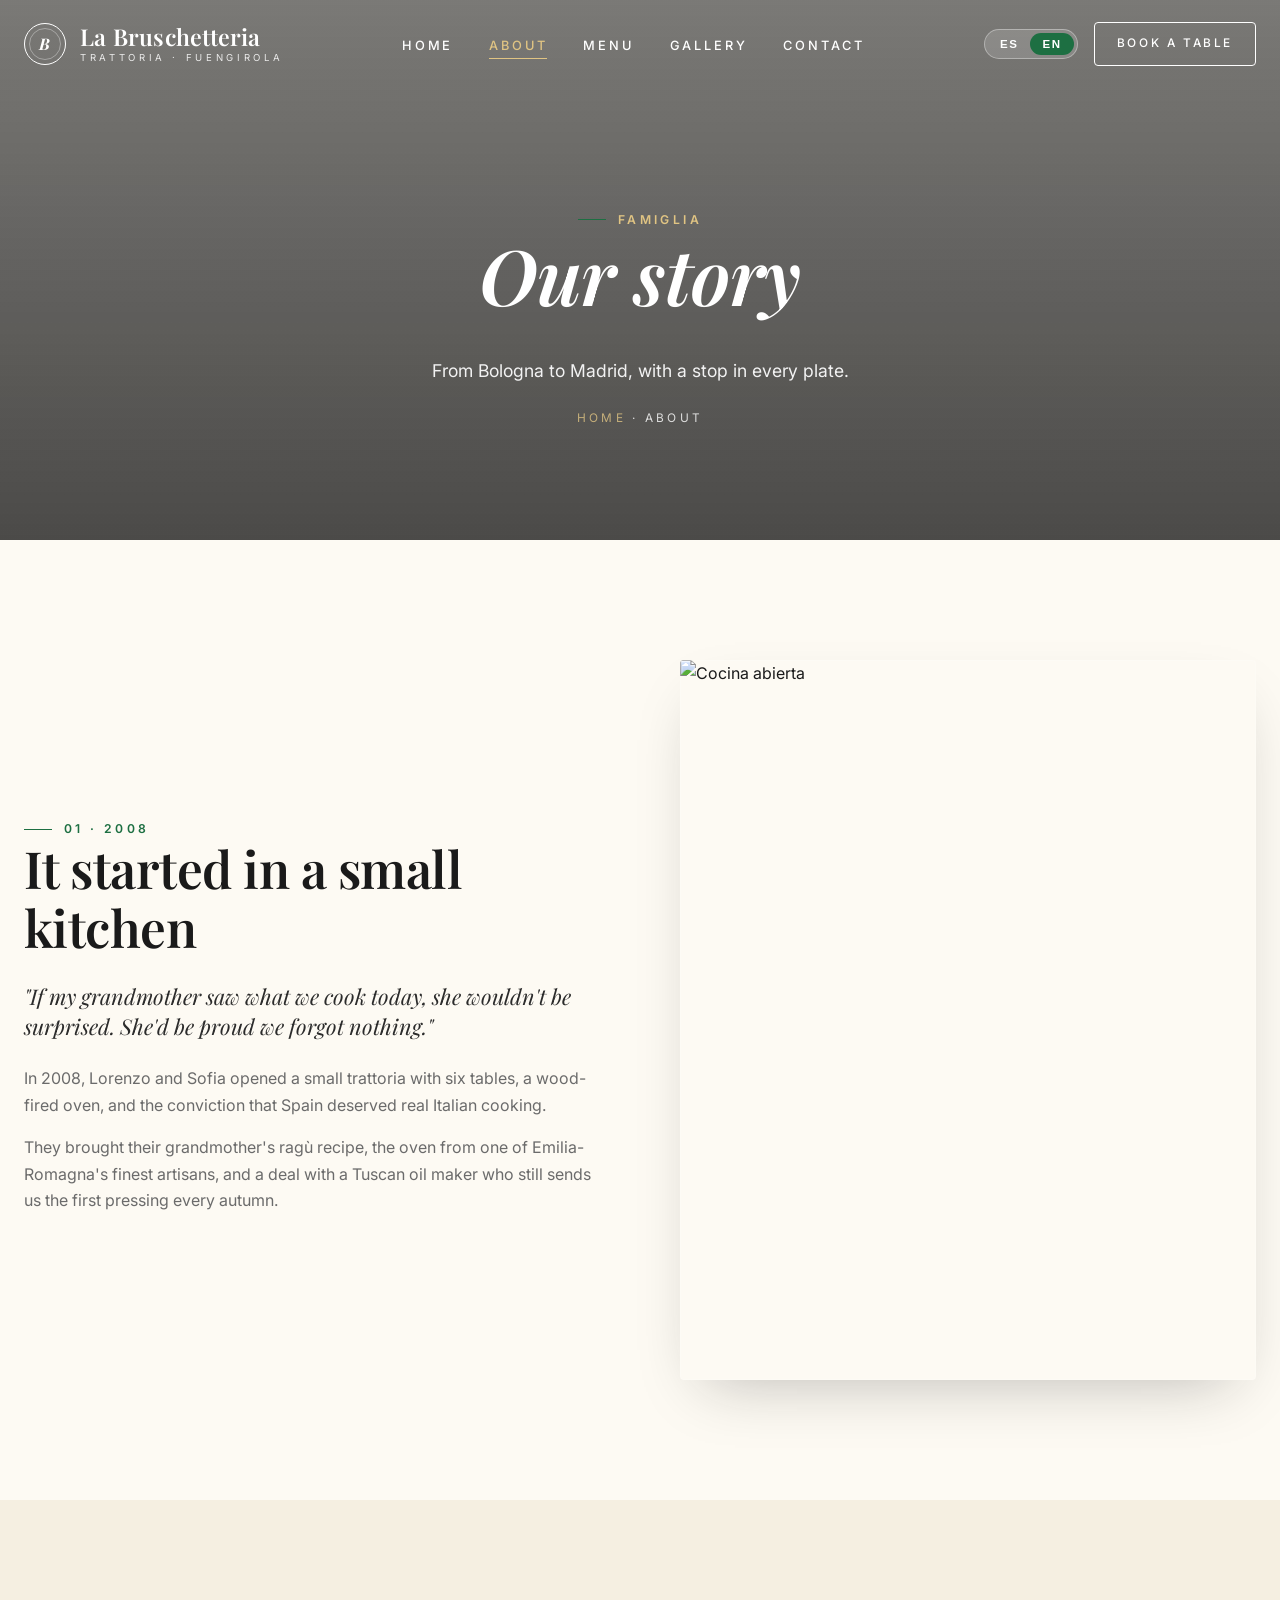
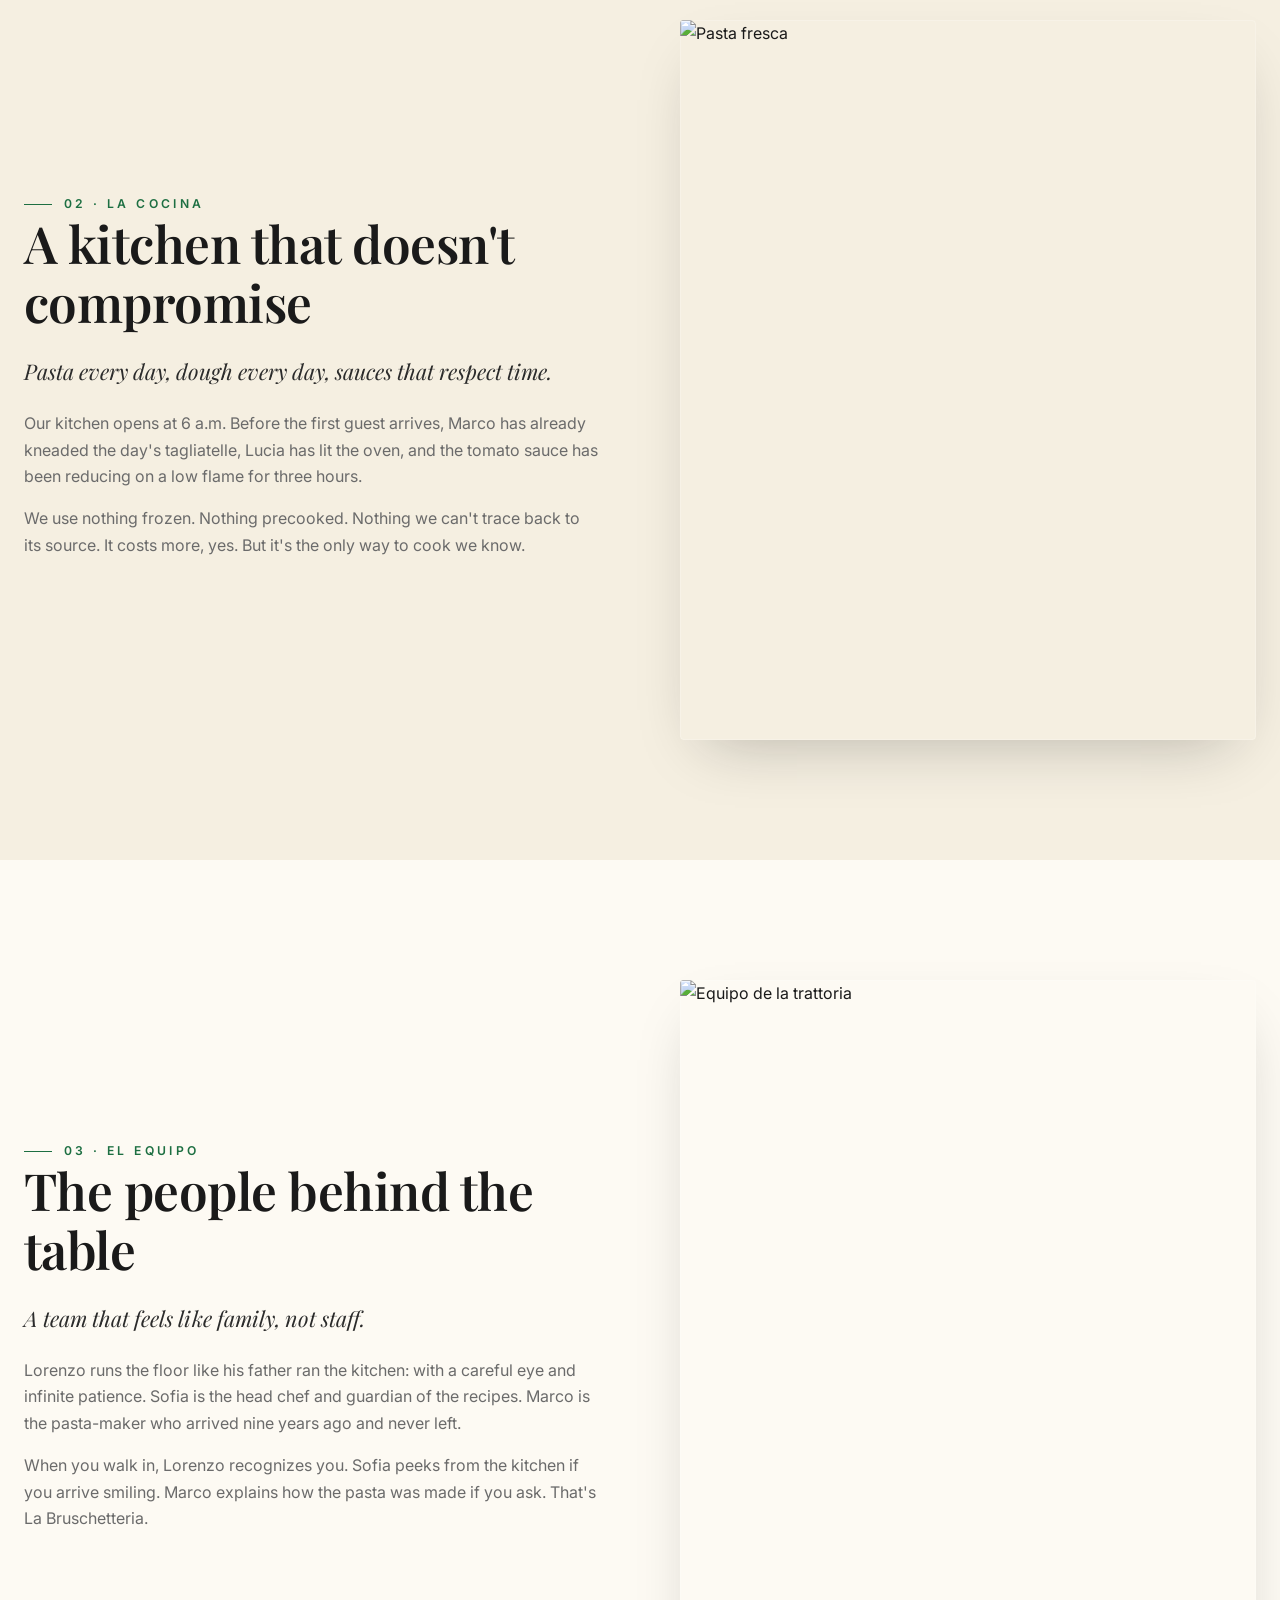
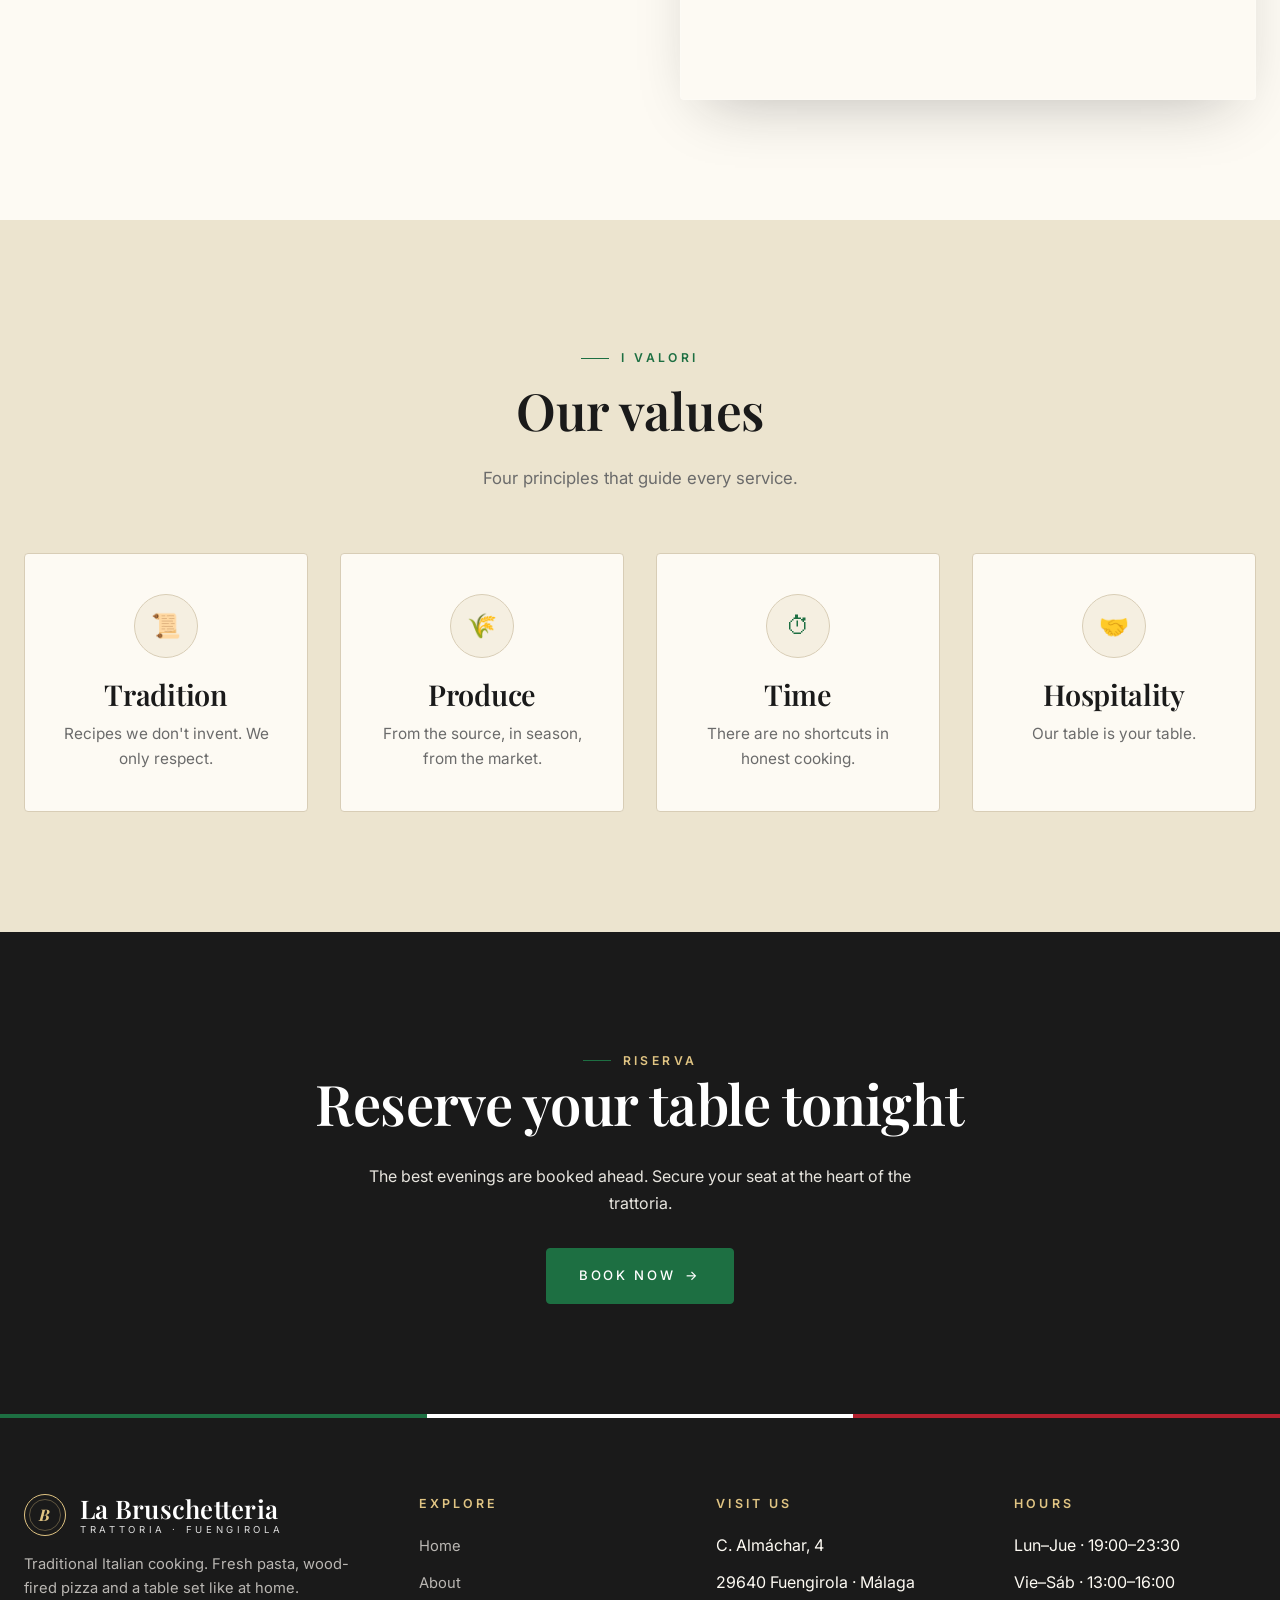
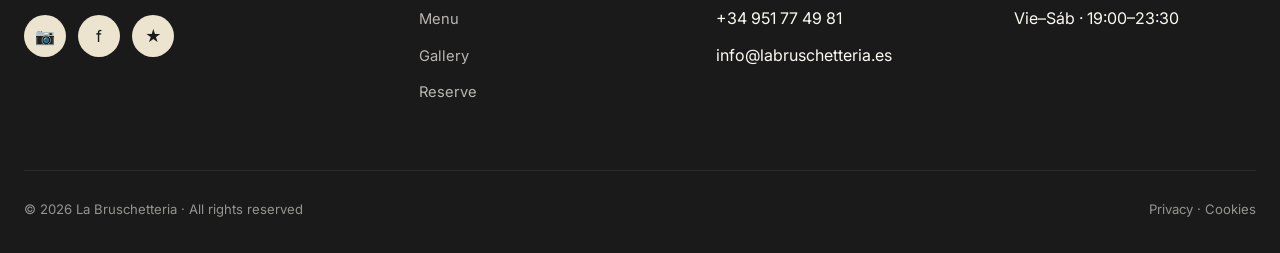
==== commit af5a34bd: "Real menu (full) + correct address + working antipasti image The 3-screenshot menu was just a slice " ====
--- a/about.html
+++ b/about.html
@@ -8,7 +8,7 @@
 <link rel="preconnect" href="https://fonts.googleapis.com">
 <link rel="preconnect" href="https://fonts.gstatic.com" crossorigin>
 <link href="https://fonts.googleapis.com/css2?family=Playfair+Display:ital,wght@0,400;0,500;0,600;0,700;1,400;1,500&family=Inter:wght@300;400;500;600&display=swap" rel="stylesheet">
-<link rel="stylesheet" href="styles.css?v=2">
+<link rel="stylesheet" href="styles.css?v=5">
 </head>
 <body>
 
@@ -16,7 +16,7 @@
   <div class="container nav">
     <a href="/" class="brand">
       <span class="brand-mark">B</span>
-      <span class="brand-name">La Bruschetteria<small>Trattoria · 2008</small></span>
+      <span class="brand-name">La Bruschetteria<small>Trattoria · Fuengirola</small></span>
     </a>
     <nav>
       <ul class="nav-links">
@@ -136,7 +136,7 @@
       <div class="footer-brand">
         <a href="/" class="brand">
           <span class="brand-mark">B</span>
-          <span class="brand-name">La Bruschetteria<small>Trattoria · 2008</small></span>
+          <span class="brand-name">La Bruschetteria<small>Trattoria · Fuengirola</small></span>
         </a>
         <p data-i18n="foot.tagline">Cucina italiana tradizionale. Pasta fresca, pizza al horno y la mesa puesta como en casa.</p>
         <div class="socials">
@@ -158,18 +158,18 @@
       <div>
         <h5 data-i18n="foot.visit">Visítanos</h5>
         <ul>
-          <li>Calle del Olivo, 24</li>
-          <li>28004 Madrid · España</li>
-          <li>+34 91 555 24 18</li>
-          <li>reservas@labruschetteria.es</li>
+          <li>C. Almáchar, 4</li>
+          <li>29640 Fuengirola · Málaga</li>
+          <li>+34 951 77 49 81</li>
+          <li>info@labruschetteria.es</li>
         </ul>
       </div>
       <div>
         <h5 data-i18n="hours.title">Horario</h5>
         <ul>
-          <li>Mar–Dom · 13:00–16:00</li>
-          <li>Mar–Dom · 19:30–23:30</li>
-          <li>Lunes cerrado</li>
+          <li>Lun–Jue · 19:00–23:30</li>
+          <li>Vie–Sáb · 13:00–16:00</li>
+          <li>Vie–Sáb · 19:00–23:30</li>
         </ul>
       </div>
     </div>
@@ -180,6 +180,6 @@
   </div>
 </footer>
 
-<script src="script.js"></script>
+<script src="script.js?v=5"></script>
 </body>
 </html>
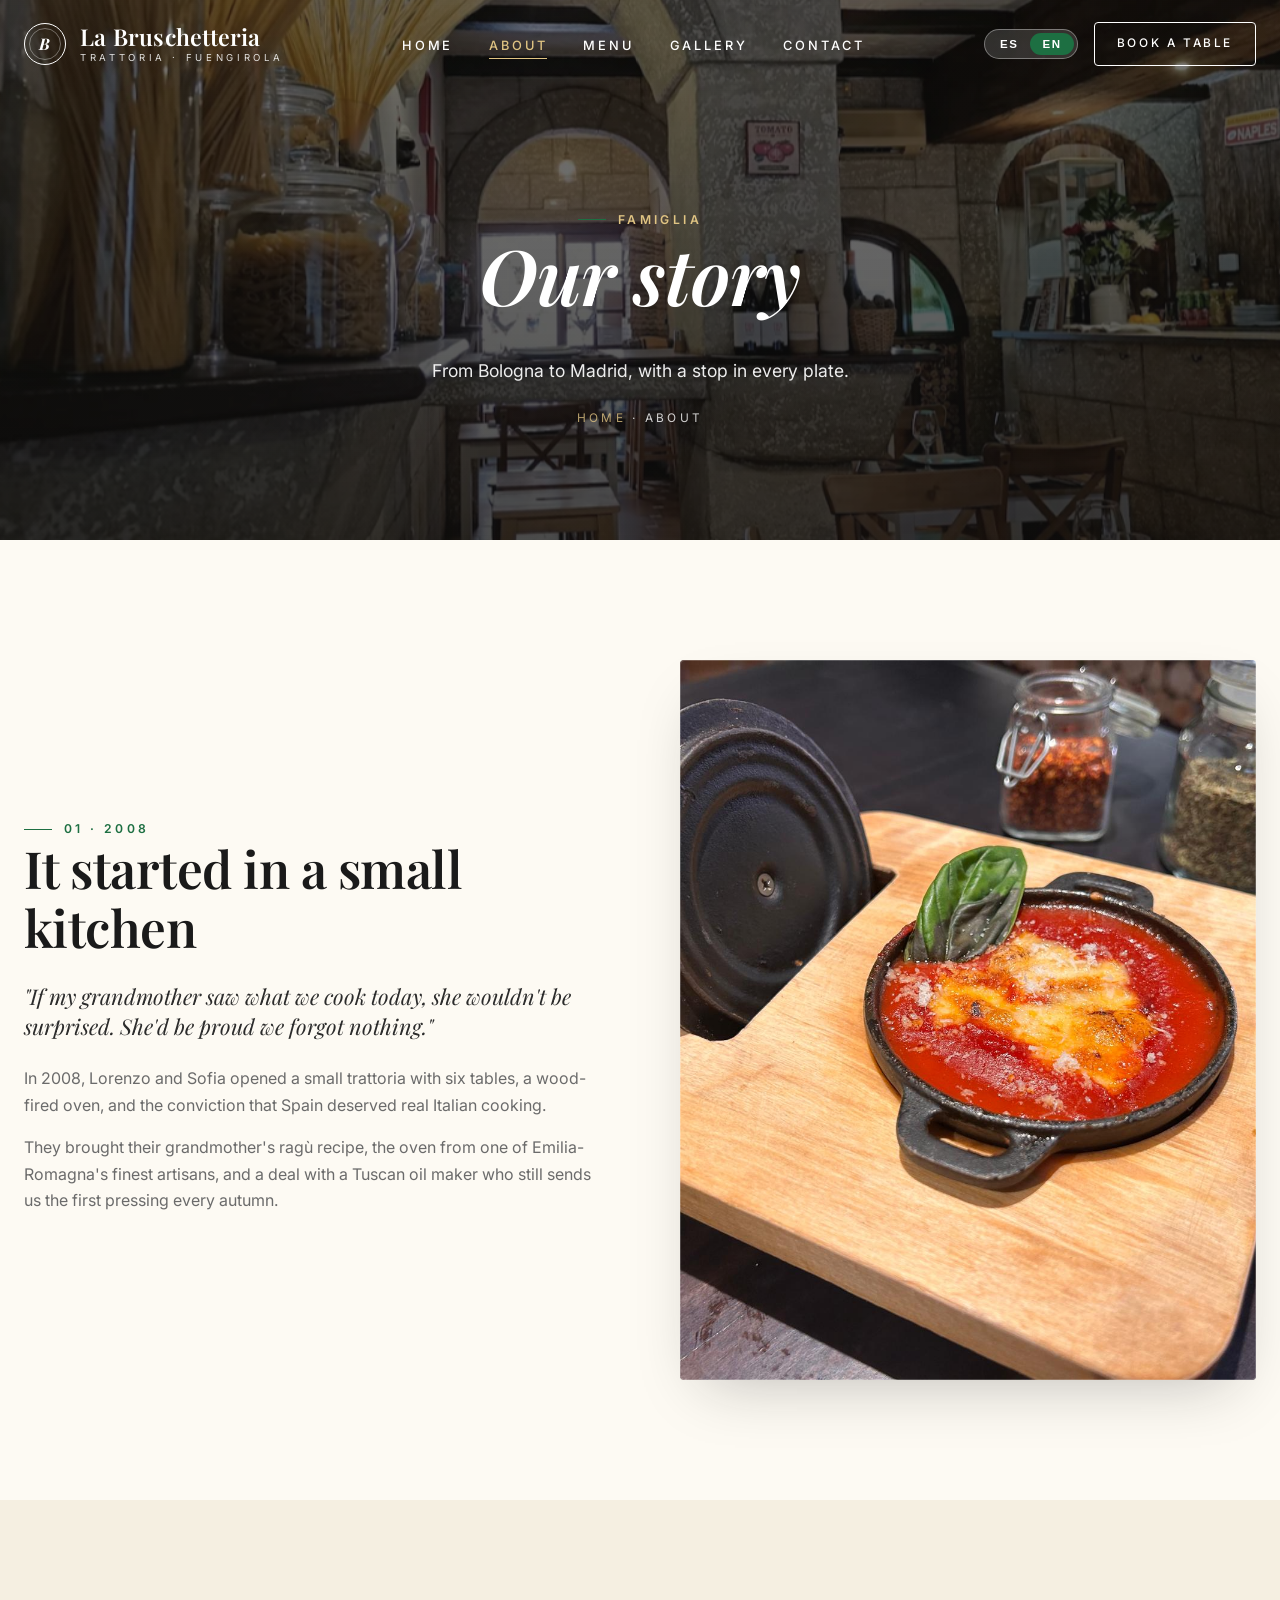
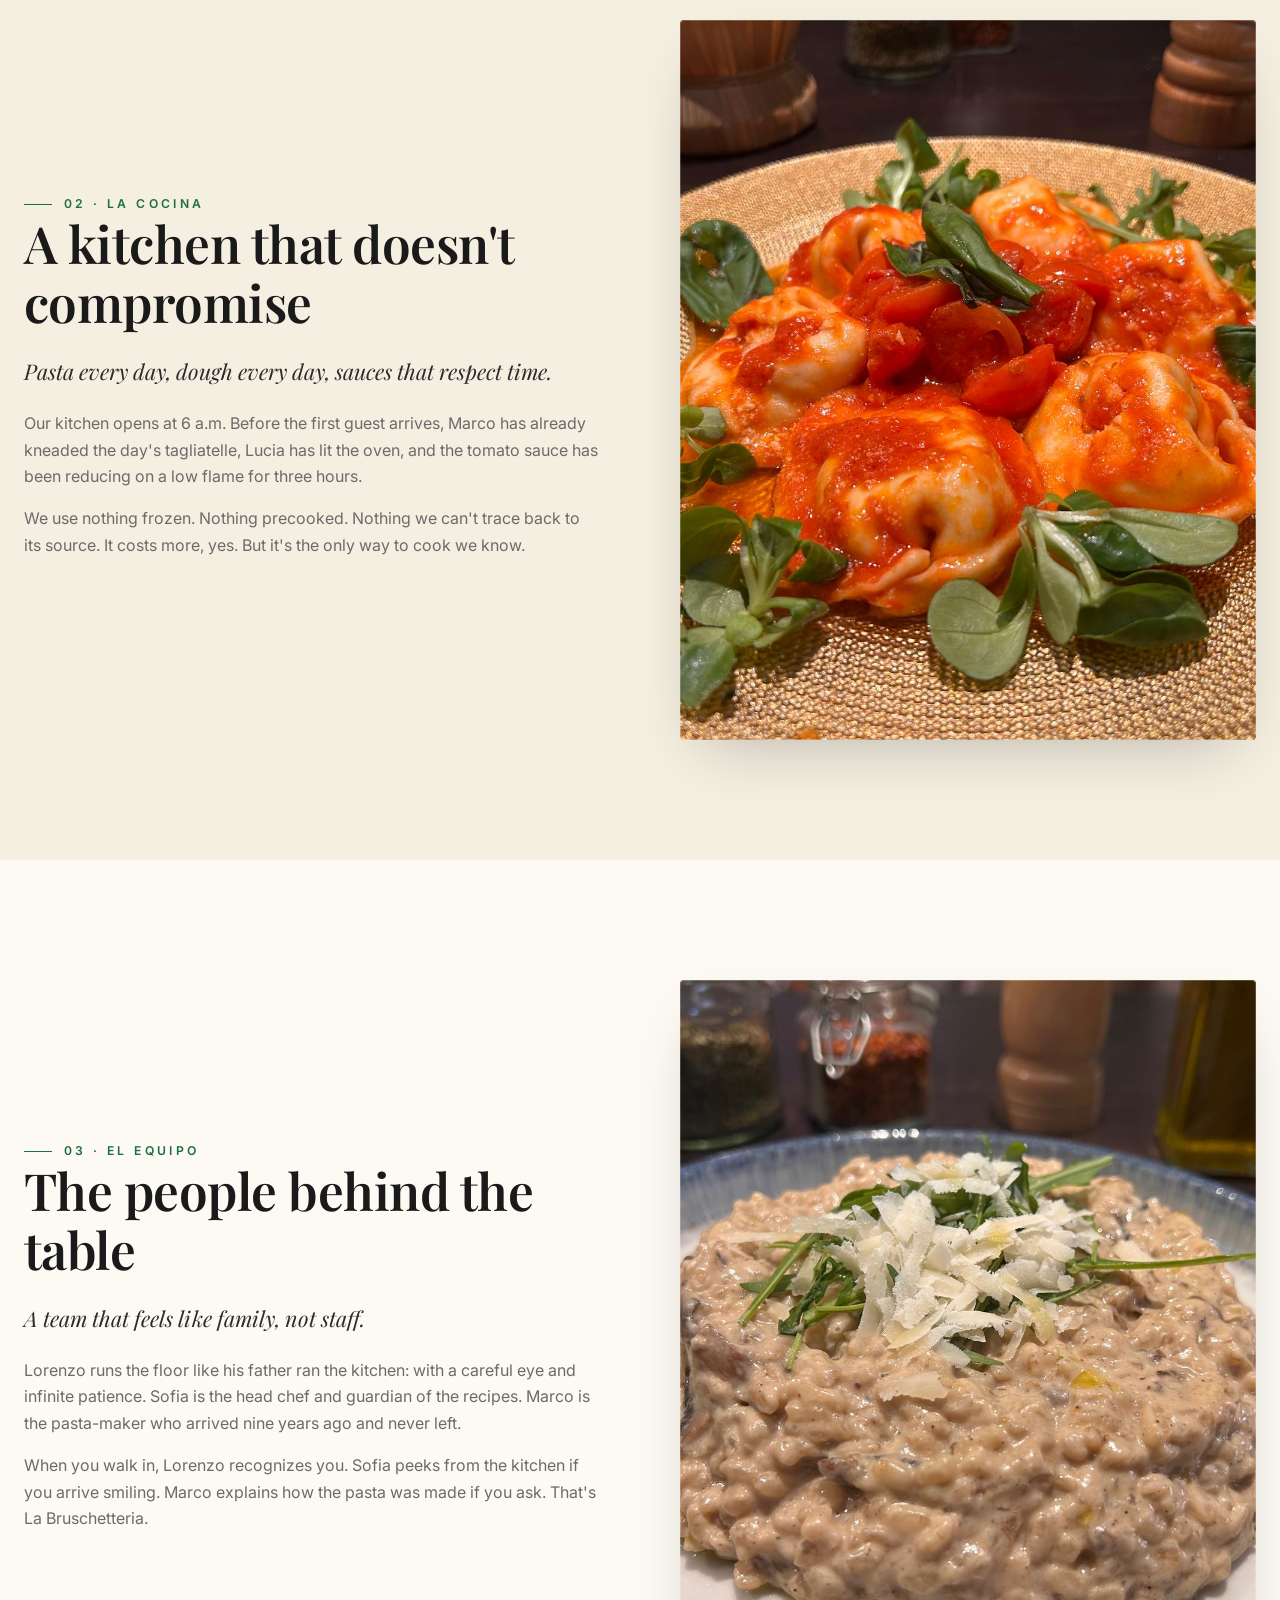
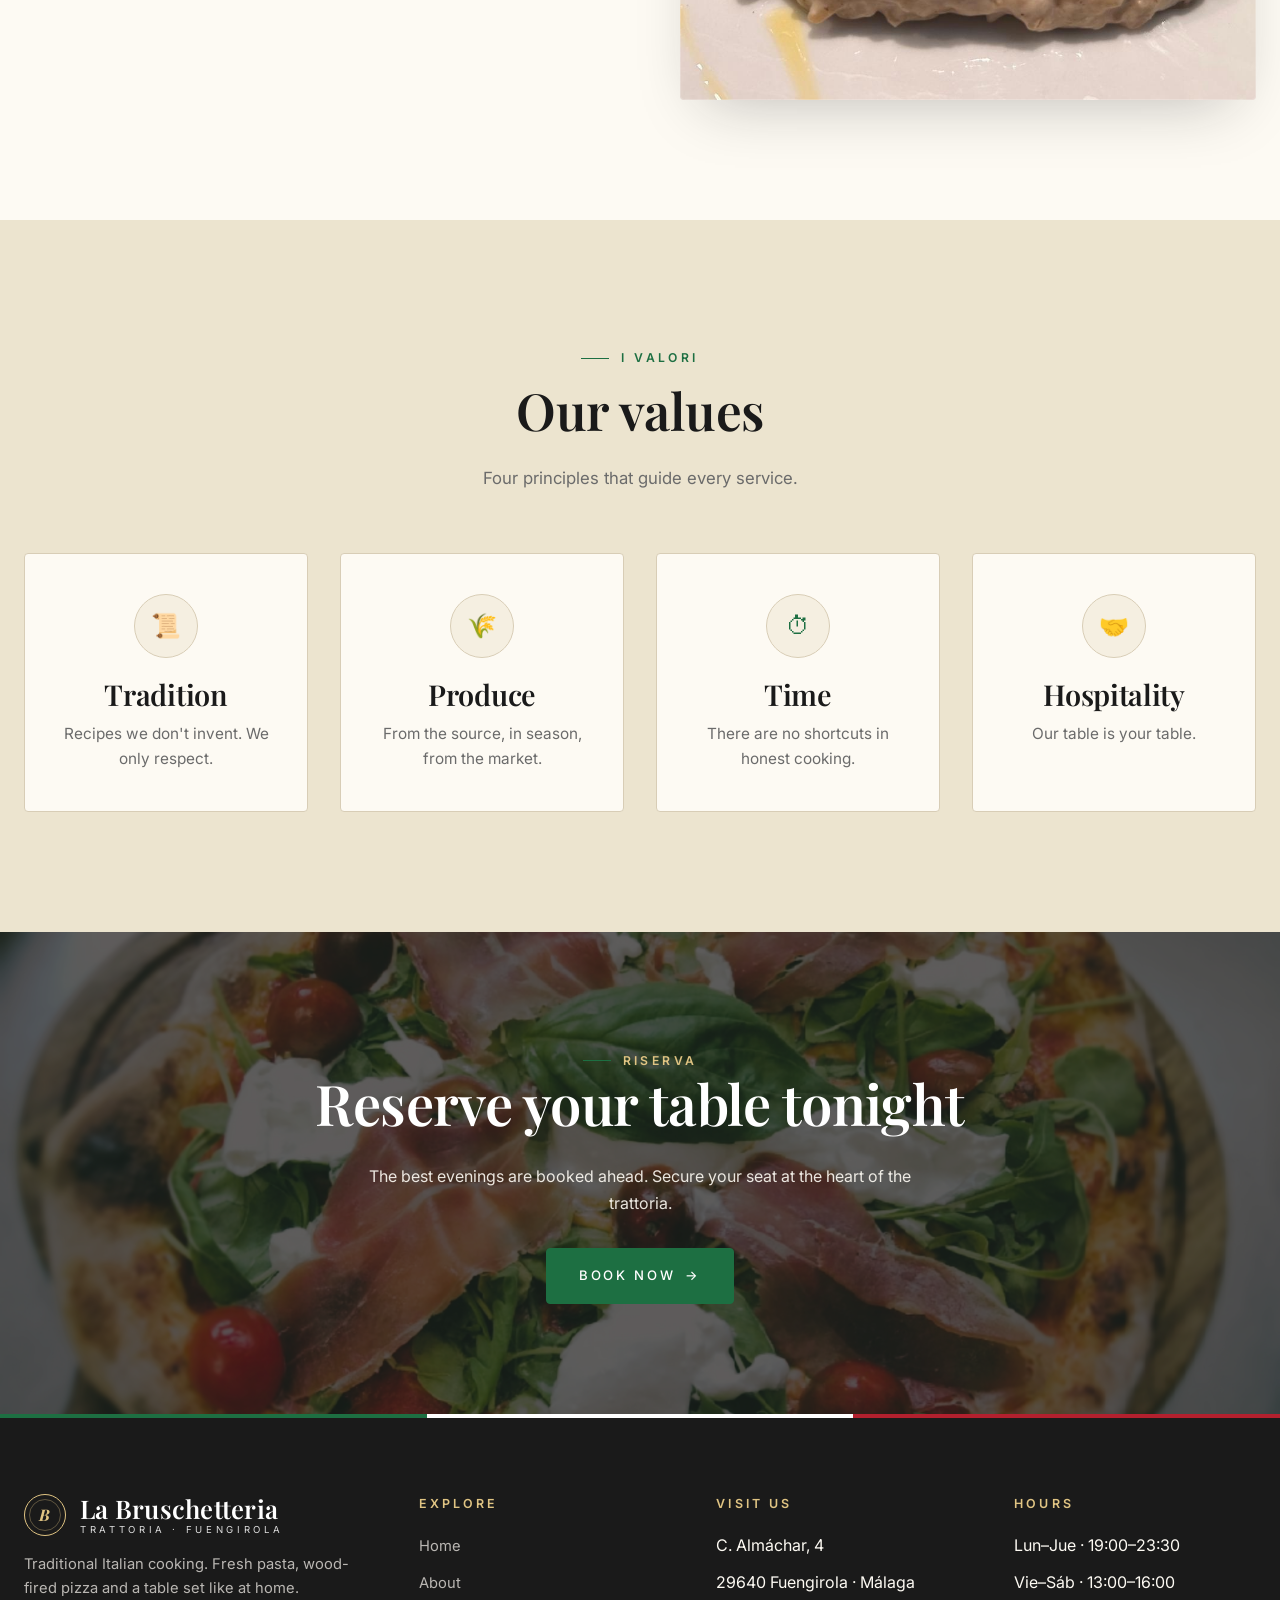
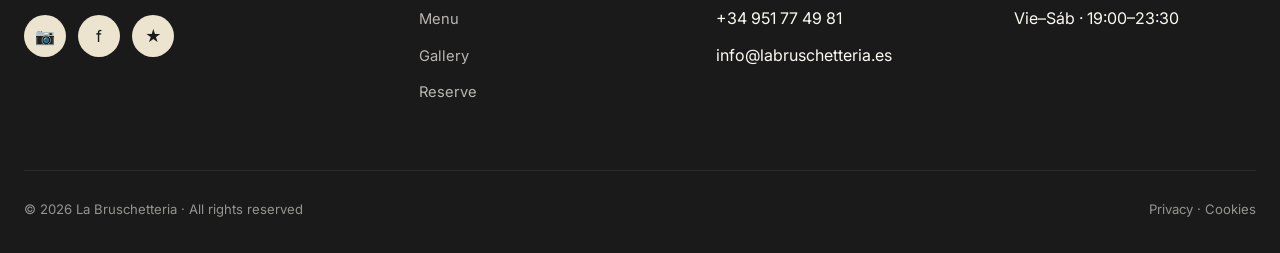
==== commit 882b4b41: "Replace every Unsplash placeholder with real La Bruschetteria photos Downloaded 29 photos directly f" ====
--- a/about.html
+++ b/about.html
@@ -8,7 +8,7 @@
 <link rel="preconnect" href="https://fonts.googleapis.com">
 <link rel="preconnect" href="https://fonts.gstatic.com" crossorigin>
 <link href="https://fonts.googleapis.com/css2?family=Playfair+Display:ital,wght@0,400;0,500;0,600;0,700;1,400;1,500&family=Inter:wght@300;400;500;600&display=swap" rel="stylesheet">
-<link rel="stylesheet" href="styles.css?v=5">
+<link rel="stylesheet" href="styles.css?v=6">
 </head>
 <body>
 
@@ -35,7 +35,7 @@
   </div>
 </header>
 
-<section class="page-header" style="--ph-bg:url('https://images.unsplash.com/photo-1414235077428-338989a2e8c0?auto=format&fit=crop&w=2000&q=80')">
+<section class="page-header" style="--ph-bg:url('/assets/photos/Captura-de-Pantalla-2026-02-12-a-las-19.57.46-1024x827.png')">
   <div class="container">
     <span class="eyebrow" style="color:var(--gold-2)">Famiglia</span>
     <h1 data-i18n="about.title">Nuestra historia</h1>
@@ -54,7 +54,7 @@
       <p data-i18n="about.s1.p2">Trajeron la receta del ragù de su abuela, el horno de uno de los mejores artesanos de la Emilia-Romagna, y un acuerdo con un proveedor de aceite toscano que aún hoy nos sigue mandando cada otoño la primera prensada.</p>
     </div>
     <div class="split-img reveal delay-1">
-      <img src="https://images.unsplash.com/photo-1559339352-11d035aa65de?auto=format&fit=crop&w=1200&q=80" alt="Cocina abierta">
+      <img src="/assets/photos/01-Melanzane-Parmigiana.jpeg" alt="Cocina abierta">
     </div>
   </div>
 </section>
@@ -62,7 +62,7 @@
 <section class="bg-cream">
   <div class="container split reverse">
     <div class="split-img reveal">
-      <img src="https://images.unsplash.com/photo-1556910103-1c02745aae4d?auto=format&fit=crop&w=1200&q=80" alt="Pasta fresca">
+      <img src="/assets/photos/04-Tortelli-Gamberi-e-Ricotta.jpeg" alt="Pasta fresca">
     </div>
     <div class="split-content reveal delay-1">
       <span class="eyebrow">02 · La cocina</span>
@@ -84,7 +84,7 @@
       <p data-i18n="about.s3.p2">Cuando entras, Lorenzo te reconoce. Sofia se asoma desde la cocina si llegas con buena cara. Marco te explica cómo se ha hecho la pasta si se lo preguntas. Eso es La Bruschetteria.</p>
     </div>
     <div class="split-img reveal delay-1">
-      <img src="https://images.unsplash.com/photo-1577219491135-ce391730fb2c?auto=format&fit=crop&w=1200&q=80" alt="Equipo de la trattoria">
+      <img src="/assets/photos/Risotto-Porcini.jpeg" alt="Equipo de la trattoria">
     </div>
   </div>
 </section>
@@ -121,7 +121,7 @@
   </div>
 </section>
 
-<section class="cta-banner" style="--cta-bg:url('https://images.unsplash.com/photo-1555396273-367ea4eb4db5?auto=format&fit=crop&w=2000&q=80')">
+<section class="cta-banner" style="--cta-bg:url('/assets/photos/01-Pizza-De-Andrea.jpg')">
   <div class="container reveal">
     <span class="eyebrow" style="color:var(--gold-2)">Riserva</span>
     <h2 data-i18n="cta.title">Reserva tu mesa esta noche</h2>
@@ -180,6 +180,6 @@
   </div>
 </footer>
 
-<script src="script.js?v=5"></script>
+<script src="script.js?v=6"></script>
 </body>
 </html>
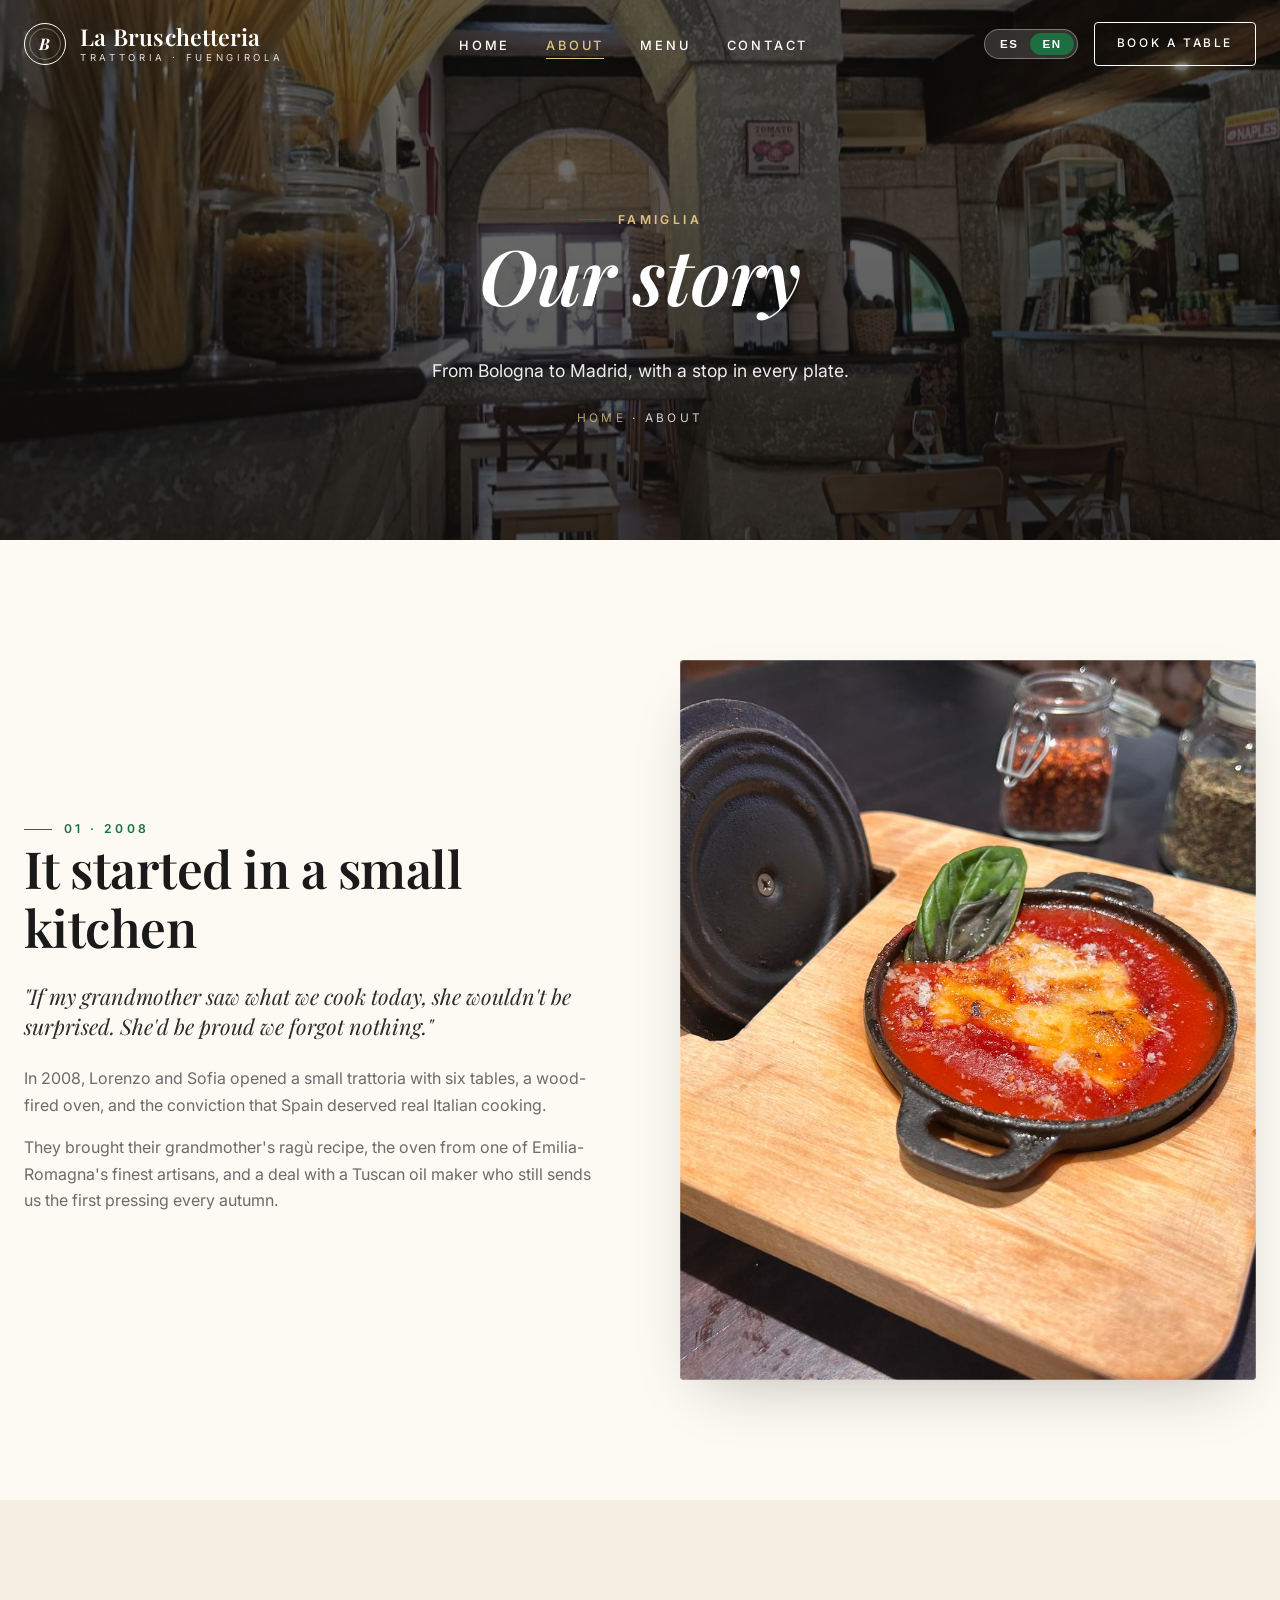
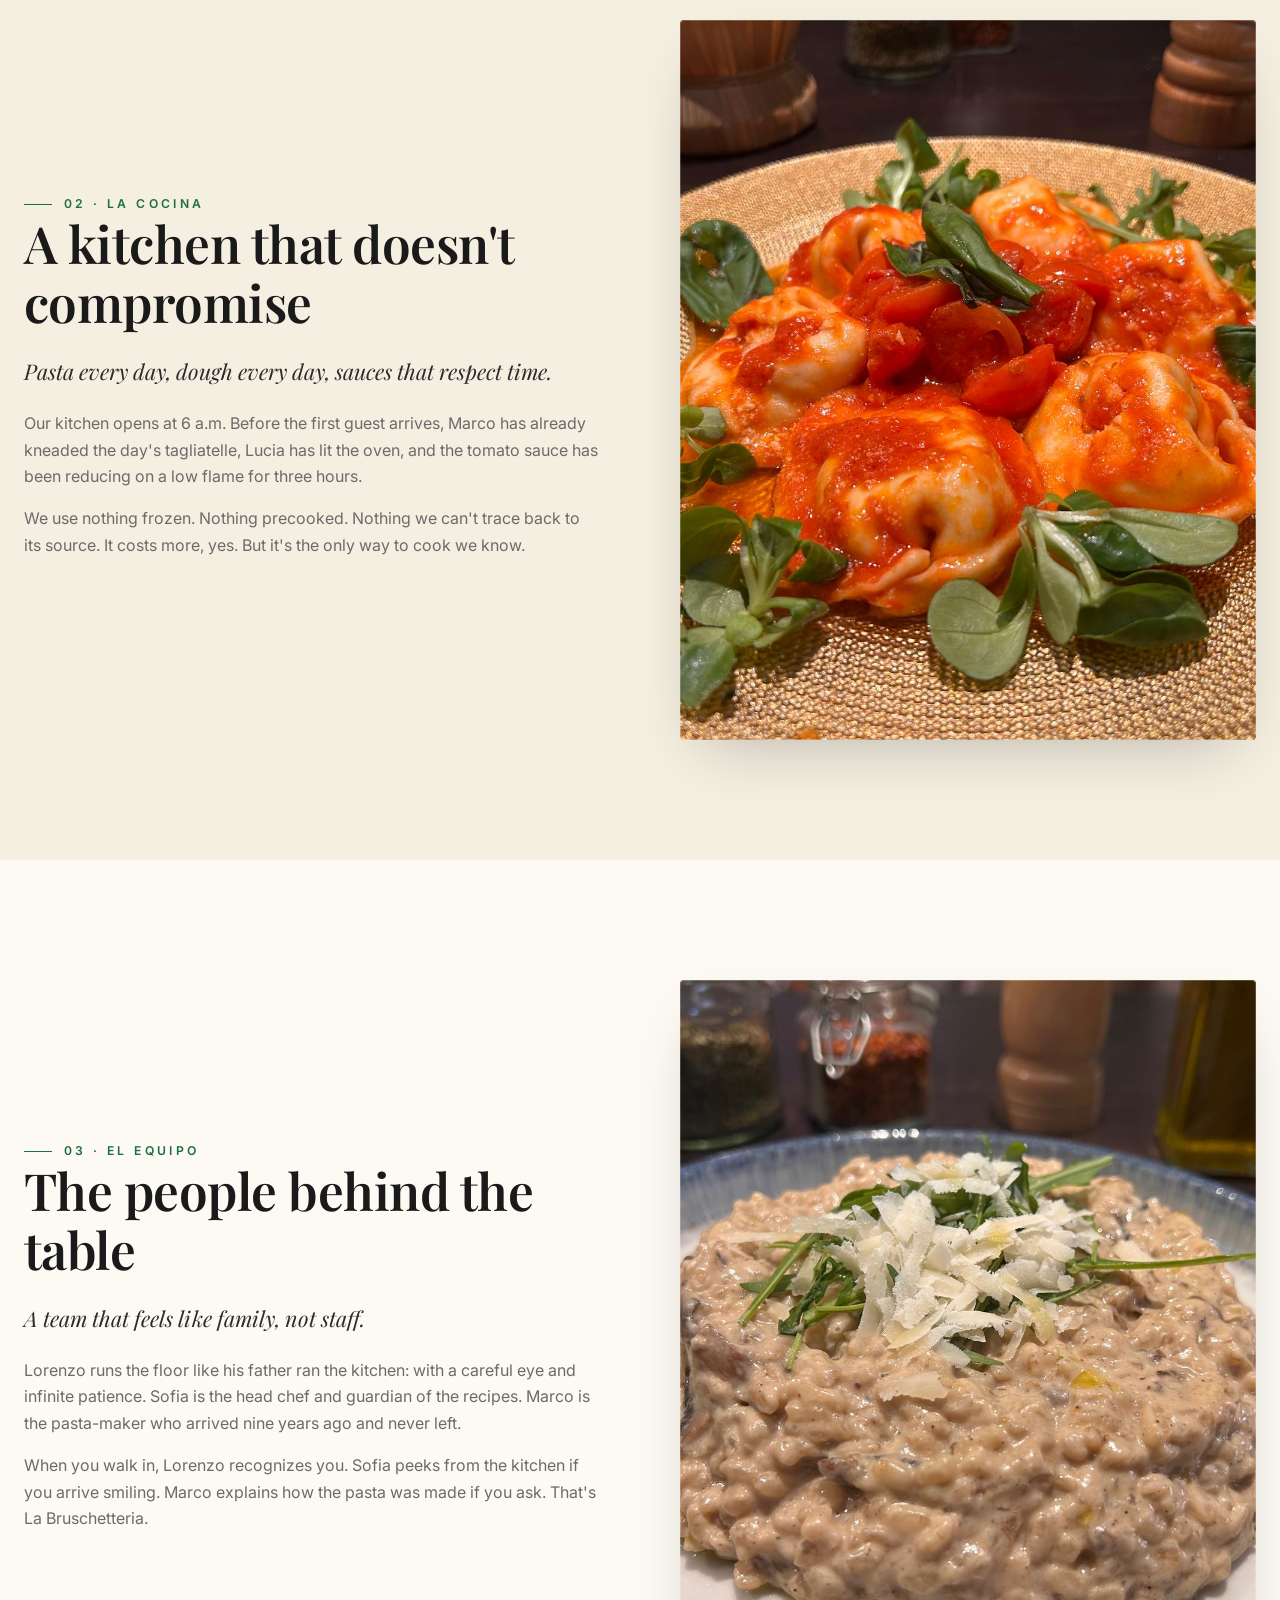
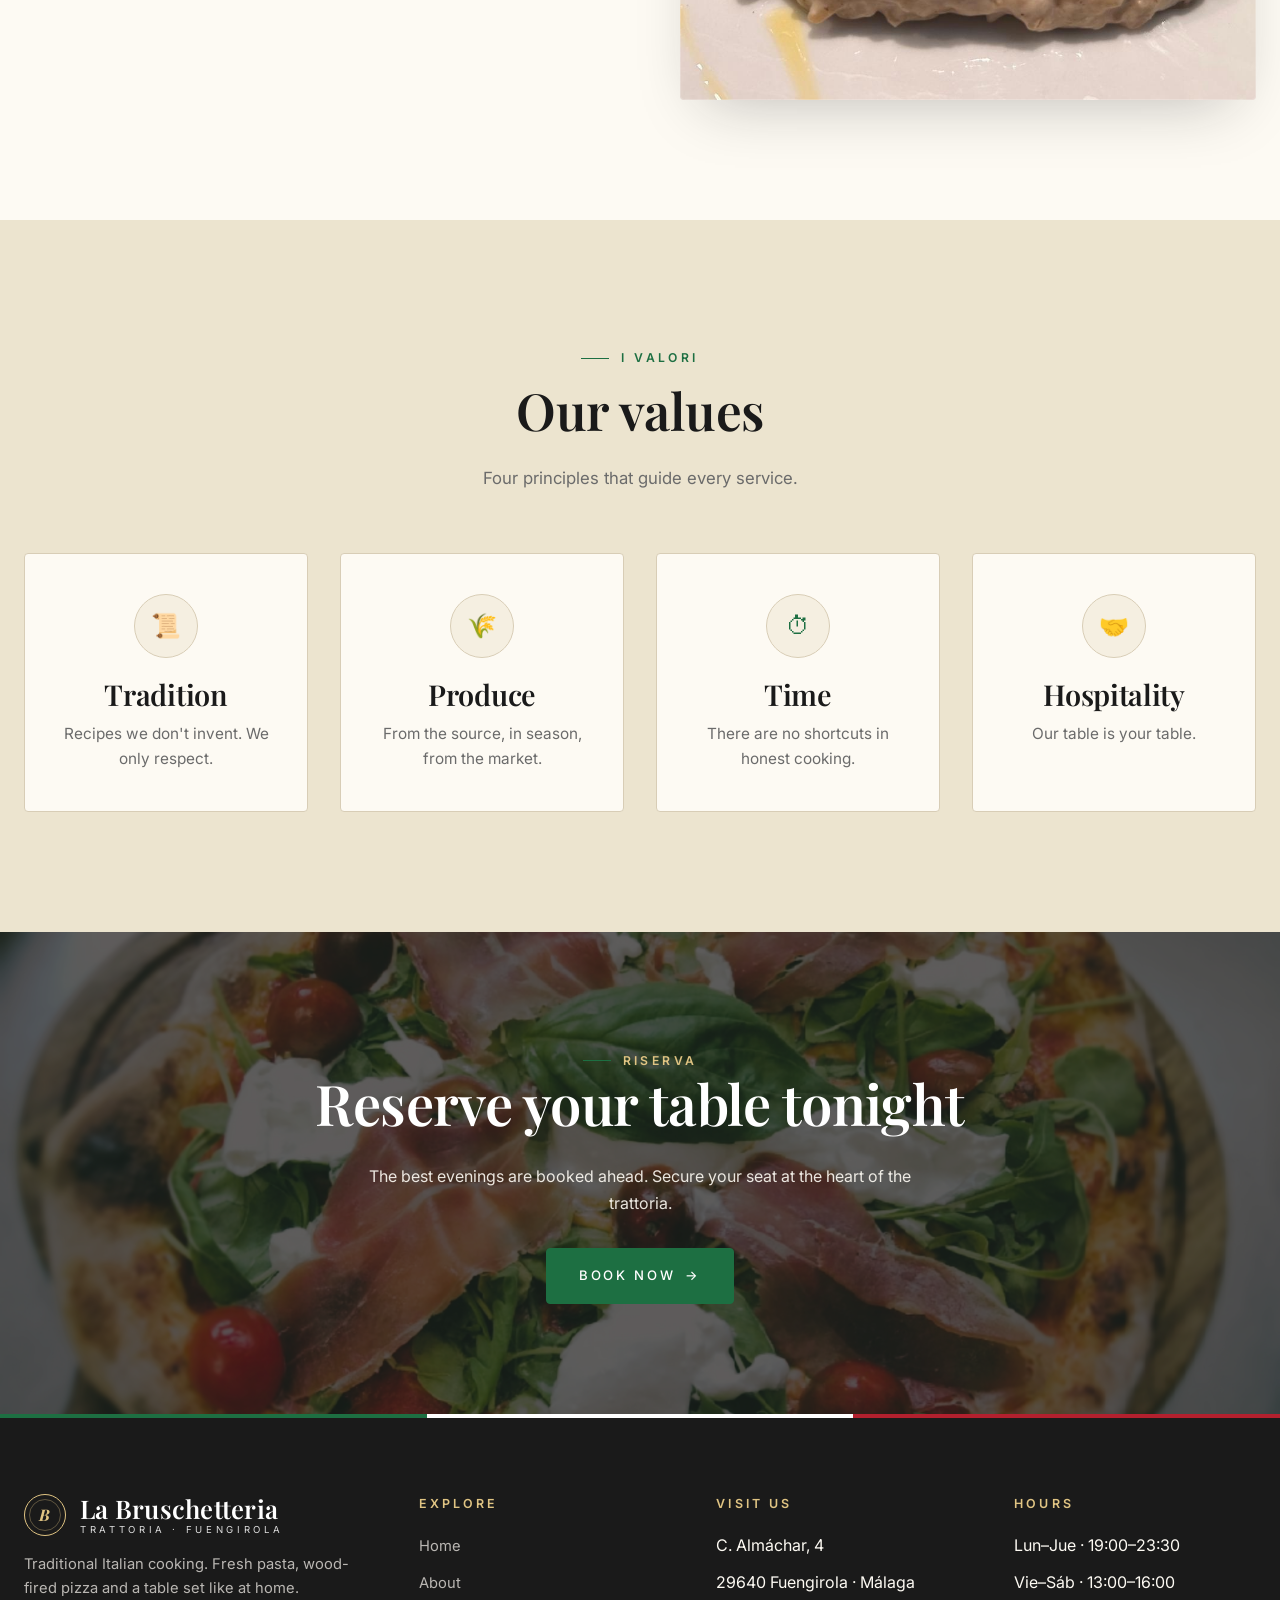
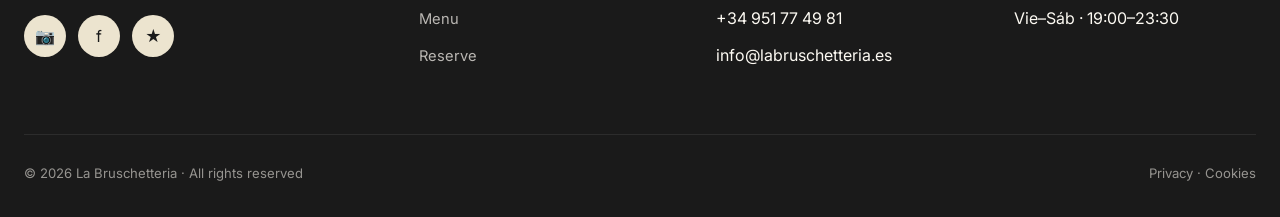
==== commit 18147e01: "Remove gallery page + force image cache bust (?v=6) Two fixes for the user-reported issues:  1. Gall" ====
--- a/about.html
+++ b/about.html
@@ -23,7 +23,6 @@
         <li><a href="/" data-i18n="nav.home">Inicio</a></li>
         <li><a href="/about" class="active" data-i18n="nav.about">Nosotros</a></li>
         <li><a href="/menu" data-i18n="nav.menu">Carta</a></li>
-        <li><a href="/gallery" data-i18n="nav.gallery">Galería</a></li>
         <li><a href="/contact" data-i18n="nav.contact">Contacto</a></li>
       </ul>
     </nav>
@@ -35,7 +34,7 @@
   </div>
 </header>
 
-<section class="page-header" style="--ph-bg:url('/assets/photos/Captura-de-Pantalla-2026-02-12-a-las-19.57.46-1024x827.png')">
+<section class="page-header" style="--ph-bg:url('/assets/photos/Captura-de-Pantalla-2026-02-12-a-las-19.57.46-1024x827.png?v=6')">
   <div class="container">
     <span class="eyebrow" style="color:var(--gold-2)">Famiglia</span>
     <h1 data-i18n="about.title">Nuestra historia</h1>
@@ -54,7 +53,7 @@
       <p data-i18n="about.s1.p2">Trajeron la receta del ragù de su abuela, el horno de uno de los mejores artesanos de la Emilia-Romagna, y un acuerdo con un proveedor de aceite toscano que aún hoy nos sigue mandando cada otoño la primera prensada.</p>
     </div>
     <div class="split-img reveal delay-1">
-      <img src="/assets/photos/01-Melanzane-Parmigiana.jpeg" alt="Cocina abierta">
+      <img src="/assets/photos/01-Melanzane-Parmigiana.jpeg?v=6" alt="Cocina abierta">
     </div>
   </div>
 </section>
@@ -62,7 +61,7 @@
 <section class="bg-cream">
   <div class="container split reverse">
     <div class="split-img reveal">
-      <img src="/assets/photos/04-Tortelli-Gamberi-e-Ricotta.jpeg" alt="Pasta fresca">
+      <img src="/assets/photos/04-Tortelli-Gamberi-e-Ricotta.jpeg?v=6" alt="Pasta fresca">
     </div>
     <div class="split-content reveal delay-1">
       <span class="eyebrow">02 · La cocina</span>
@@ -84,7 +83,7 @@
       <p data-i18n="about.s3.p2">Cuando entras, Lorenzo te reconoce. Sofia se asoma desde la cocina si llegas con buena cara. Marco te explica cómo se ha hecho la pasta si se lo preguntas. Eso es La Bruschetteria.</p>
     </div>
     <div class="split-img reveal delay-1">
-      <img src="/assets/photos/Risotto-Porcini.jpeg" alt="Equipo de la trattoria">
+      <img src="/assets/photos/Risotto-Porcini.jpeg?v=6" alt="Equipo de la trattoria">
     </div>
   </div>
 </section>
@@ -121,7 +120,7 @@
   </div>
 </section>
 
-<section class="cta-banner" style="--cta-bg:url('/assets/photos/01-Pizza-De-Andrea.jpg')">
+<section class="cta-banner" style="--cta-bg:url('/assets/photos/01-Pizza-De-Andrea.jpg?v=6')">
   <div class="container reveal">
     <span class="eyebrow" style="color:var(--gold-2)">Riserva</span>
     <h2 data-i18n="cta.title">Reserva tu mesa esta noche</h2>
@@ -151,7 +150,6 @@
           <li><a href="/" data-i18n="nav.home">Inicio</a></li>
           <li><a href="/about" data-i18n="nav.about">Nosotros</a></li>
           <li><a href="/menu" data-i18n="nav.menu">Carta</a></li>
-          <li><a href="/gallery" data-i18n="nav.gallery">Galería</a></li>
           <li><a href="/reservations" data-i18n="nav.reserve">Reservar</a></li>
         </ul>
       </div>
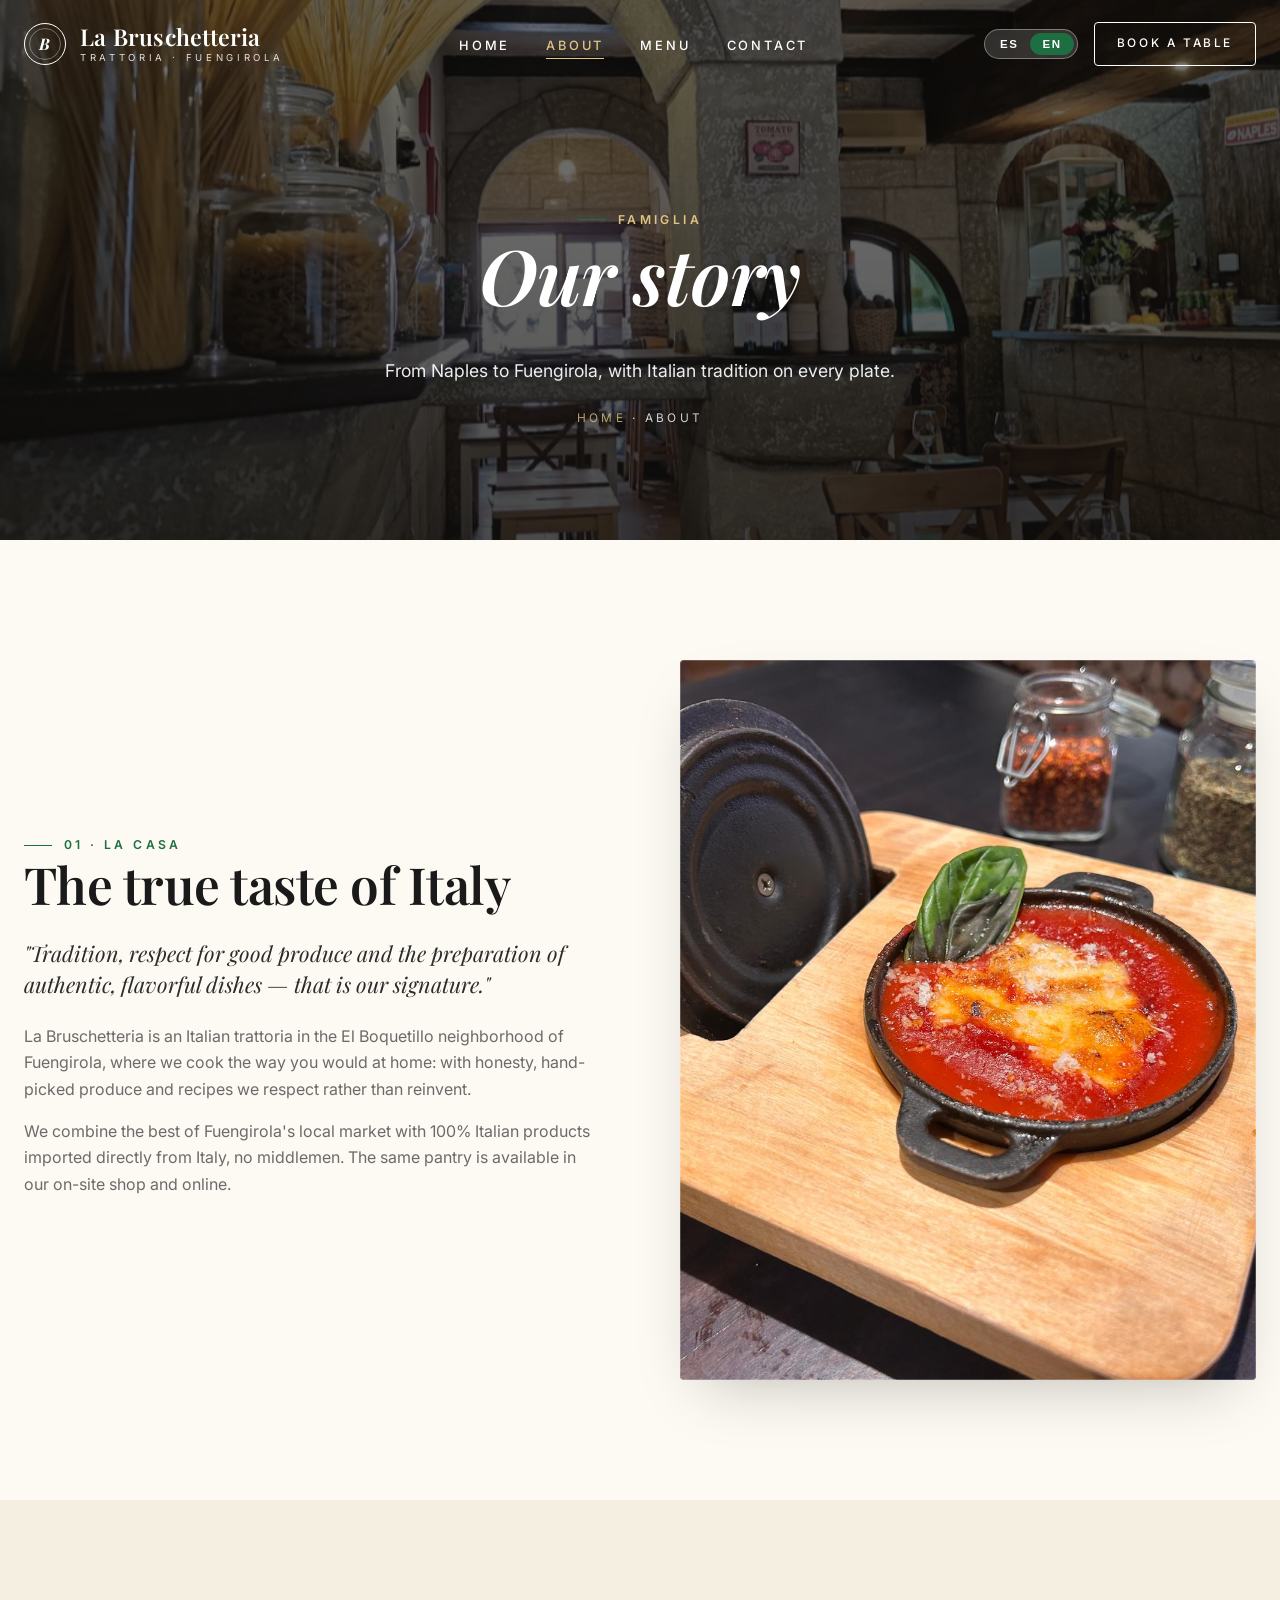
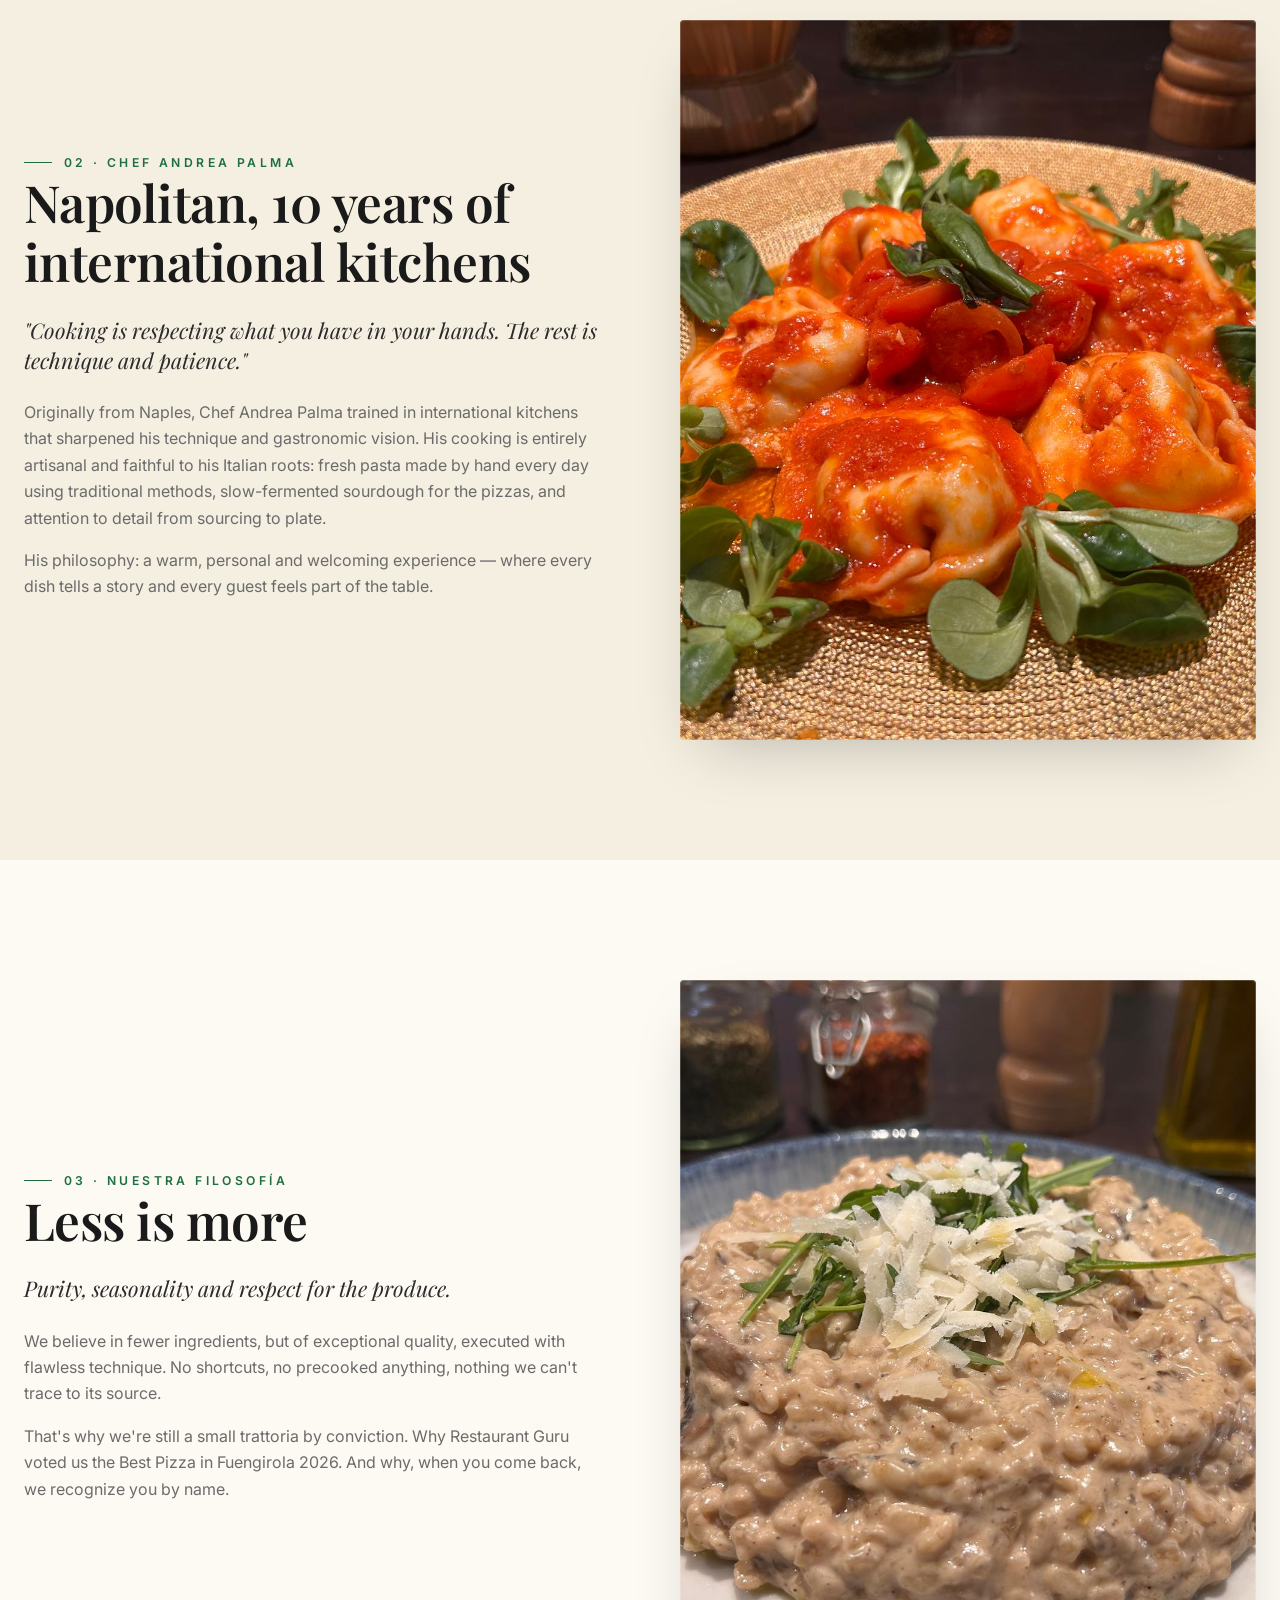
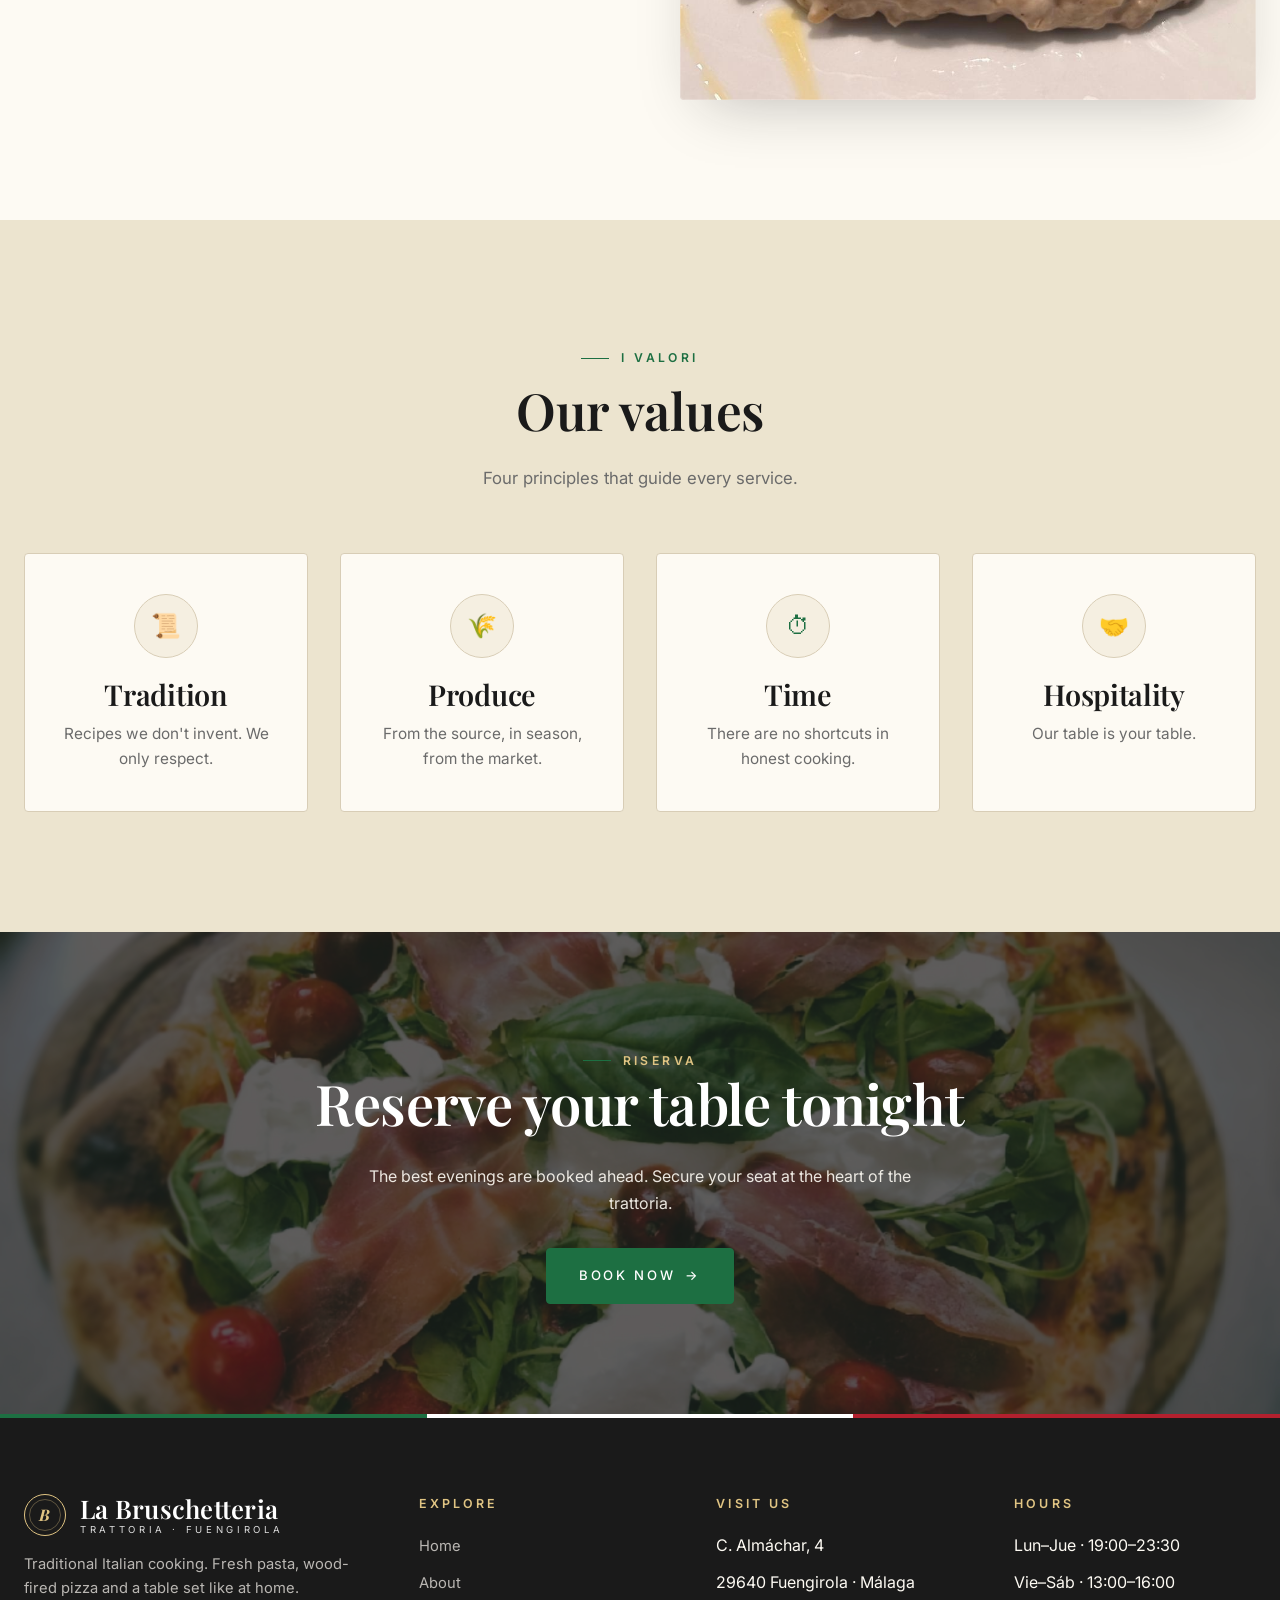
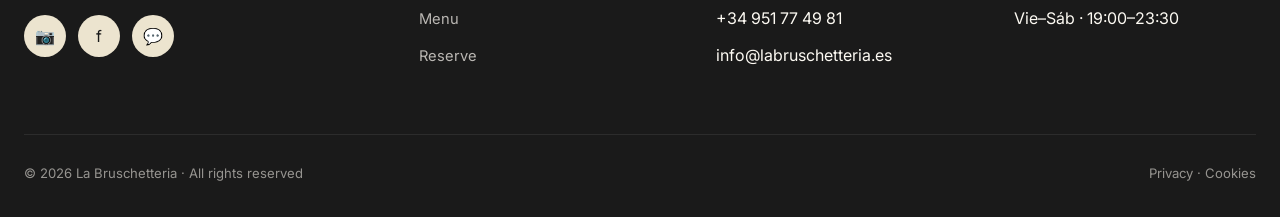
==== commit 8e98eb41: "Accuracy pass: real Chef Andrea Palma story, real award, real contact info Cross-referenced labrusch" ====
--- a/about.html
+++ b/about.html
@@ -3,12 +3,12 @@
 <head>
 <meta charset="UTF-8" />
 <meta name="viewport" content="width=device-width, initial-scale=1.0" />
-<title>Nosotros · La Bruschetteria — Familia, tradición, cocina</title>
-<meta name="description" content="Tres generaciones cocinando con alma. Conoce la familia detrás de La Bruschetteria, nuestra historia desde Bologna a Madrid y los valores que guían cada plato." />
+<title>Nosotros · La Bruschetteria — Chef Andrea Palma · Cocina italiana auténtica</title>
+<meta name="description" content="Chef Andrea Palma, napolitano con más de 10 años de experiencia internacional, dirige La Bruschetteria en Fuengirola. Tradición, producto y respeto al sabor italiano." />
 <link rel="preconnect" href="https://fonts.googleapis.com">
 <link rel="preconnect" href="https://fonts.gstatic.com" crossorigin>
 <link href="https://fonts.googleapis.com/css2?family=Playfair+Display:ital,wght@0,400;0,500;0,600;0,700;1,400;1,500&family=Inter:wght@300;400;500;600&display=swap" rel="stylesheet">
-<link rel="stylesheet" href="styles.css?v=6">
+<link rel="stylesheet" href="styles.css?v=8">
 </head>
 <body>
 
@@ -34,7 +34,7 @@
   </div>
 </header>
 
-<section class="page-header" style="--ph-bg:url('/assets/photos/Captura-de-Pantalla-2026-02-12-a-las-19.57.46-1024x827.png?v=6')">
+<section class="page-header" style="--ph-bg:url('/assets/photos/Captura-de-Pantalla-2026-02-12-a-las-19.57.46-1024x827.png?v=8')">
   <div class="container">
     <span class="eyebrow" style="color:var(--gold-2)">Famiglia</span>
     <h1 data-i18n="about.title">Nuestra historia</h1>
@@ -46,14 +46,14 @@
 <section>
   <div class="container split">
     <div class="split-content reveal">
-      <span class="eyebrow">01 · 2008</span>
-      <h2 data-i18n="about.s1.title">Nació en una cocina pequeña</h2>
-      <p class="lede" data-i18n="about.s1.lede">«Si mi abuela viera lo que hoy cocinamos, no estaría sorprendida. Estaría orgullosa de que no hemos olvidado nada.»</p>
-      <p data-i18n="about.s1.p1">En 2008, Lorenzo y Sofia abrieron una pequeña trattoria con seis mesas, un horno de leña y la convicción de que España merecía conocer la cocina italiana real.</p>
-      <p data-i18n="about.s1.p2">Trajeron la receta del ragù de su abuela, el horno de uno de los mejores artesanos de la Emilia-Romagna, y un acuerdo con un proveedor de aceite toscano que aún hoy nos sigue mandando cada otoño la primera prensada.</p>
+      <span class="eyebrow">01 · La casa</span>
+      <h2 data-i18n="about.s1.title">El verdadero sabor de Italia</h2>
+      <p class="lede" data-i18n="about.s1.lede">«La tradición, el respeto por el buen producto y la elaboración de platos auténticos y sabrosos son nuestra seña de identidad.»</p>
+      <p data-i18n="about.s1.p1">La Bruschetteria es una trattoria italiana en el barrio de El Boquetillo, en Fuengirola, donde cocinamos como en casa: con honestidad, materia prima seleccionada y recetas que respetamos sin reinventar.</p>
+      <p data-i18n="about.s1.p2">Combinamos lo mejor del mercado local de Fuengirola con productos 100% italianos importados directamente desde Italia, sin intermediarios. Esa misma despensa la puedes encontrar también en nuestra tienda en el restaurante y online.</p>
     </div>
     <div class="split-img reveal delay-1">
-      <img src="/assets/photos/01-Melanzane-Parmigiana.jpeg?v=6" alt="Cocina abierta">
+      <img src="/assets/photos/01-Melanzane-Parmigiana.jpeg?v=8" alt="Melanzane alla Parmigiana">
     </div>
   </div>
 </section>
@@ -61,14 +61,14 @@
 <section class="bg-cream">
   <div class="container split reverse">
     <div class="split-img reveal">
-      <img src="/assets/photos/04-Tortelli-Gamberi-e-Ricotta.jpeg?v=6" alt="Pasta fresca">
+      <img src="/assets/photos/04-Tortelli-Gamberi-e-Ricotta.jpeg?v=8" alt="Pasta fresca del chef Andrea Palma">
     </div>
     <div class="split-content reveal delay-1">
-      <span class="eyebrow">02 · La cocina</span>
-      <h2 data-i18n="about.s2.title">La cocina que no transige</h2>
-      <p class="lede" data-i18n="about.s2.lede">Pasta cada día, masa cada día, salsas que respetan los tiempos.</p>
-      <p data-i18n="about.s2.p1">Nuestra cocina abre a las 6 de la mañana. Antes de que llegue el primer comensal, Marco ya ha amasado los tagliatelle del día, Lucia ha encendido el horno y la salsa de tomate lleva tres horas reduciendo a fuego lento.</p>
-      <p data-i18n="about.s2.p2">No usamos nada congelado. Nada precocinado. Nada que no podamos rastrear hasta su origen. Es más caro, sí. Pero también es la única manera de cocinar que conocemos.</p>
+      <span class="eyebrow">02 · Chef Andrea Palma</span>
+      <h2 data-i18n="about.s2.title">Napolitano, 10 años de cocina internacional</h2>
+      <p class="lede" data-i18n="about.s2.lede">«Cocinar es respetar lo que tienes en las manos. El resto es técnica y paciencia.»</p>
+      <p data-i18n="about.s2.p1">Originario de Nápoles, Chef Andrea Palma se formó en cocinas internacionales que afinaron su técnica y su visión gastronómica. Su cocina es completamente artesanal y fiel a sus raíces italianas: pasta fresca hecha a mano cada día con métodos tradicionales, masa madre fermentada lenta para las pizzas, y atención al detalle desde la selección del producto hasta el plato.</p>
+      <p data-i18n="about.s2.p2">Su filosofía: una experiencia cálida, personal y cercana — donde cada plato cuenta una historia y cada comensal se siente parte de la mesa.</p>
     </div>
   </div>
 </section>
@@ -76,14 +76,14 @@
 <section>
   <div class="container split">
     <div class="split-content reveal">
-      <span class="eyebrow">03 · El equipo</span>
-      <h2 data-i18n="about.s3.title">Las personas detrás de la mesa</h2>
-      <p class="lede" data-i18n="about.s3.lede">Un equipo que se siente familia, no plantilla.</p>
-      <p data-i18n="about.s3.p1">Lorenzo dirige la sala como dirigía la cocina su padre: con ojo atento y paciencia infinita. Sofia es la jefa de cocina y la guardiana de las recetas. Marco es el pasta-maker que llegó hace nueve años y ya no se fue.</p>
-      <p data-i18n="about.s3.p2">Cuando entras, Lorenzo te reconoce. Sofia se asoma desde la cocina si llegas con buena cara. Marco te explica cómo se ha hecho la pasta si se lo preguntas. Eso es La Bruschetteria.</p>
+      <span class="eyebrow">03 · Nuestra filosofía</span>
+      <h2 data-i18n="about.s3.title">Menos es más</h2>
+      <p class="lede" data-i18n="about.s3.lede">Pureza, estacionalidad y respeto a la materia prima.</p>
+      <p data-i18n="about.s3.p1">Creemos en pocos ingredientes, pero de calidad excepcional, ejecutados con técnica impecable. No usamos atajos, ni precocinados, ni nada que no podamos rastrear hasta su origen.</p>
+      <p data-i18n="about.s3.p2">Por eso seguimos siendo una trattoria pequeña por convicción. Por eso Restaurant Guru nos eligió como la <strong>Mejor Pizza de Fuengirola en 2026</strong>. Y por eso, cuando vuelves, te reconocemos por tu nombre.</p>
     </div>
     <div class="split-img reveal delay-1">
-      <img src="/assets/photos/Risotto-Porcini.jpeg?v=6" alt="Equipo de la trattoria">
+      <img src="/assets/photos/Risotto-Porcini.jpeg?v=8" alt="Risotto ai Porcini">
     </div>
   </div>
 </section>
@@ -120,7 +120,7 @@
   </div>
 </section>
 
-<section class="cta-banner" style="--cta-bg:url('/assets/photos/01-Pizza-De-Andrea.jpg?v=6')">
+<section class="cta-banner" style="--cta-bg:url('/assets/photos/01-Pizza-De-Andrea.jpg?v=8')">
   <div class="container reveal">
     <span class="eyebrow" style="color:var(--gold-2)">Riserva</span>
     <h2 data-i18n="cta.title">Reserva tu mesa esta noche</h2>
@@ -139,9 +139,9 @@
         </a>
         <p data-i18n="foot.tagline">Cucina italiana tradizionale. Pasta fresca, pizza al horno y la mesa puesta como en casa.</p>
         <div class="socials">
-          <a href="#" aria-label="Instagram">📷</a>
-          <a href="#" aria-label="Facebook">f</a>
-          <a href="#" aria-label="TripAdvisor">★</a>
+          <a href="https://www.instagram.com/la_bruschetteria/" target="_blank" rel="noopener" aria-label="Instagram">📷</a>
+          <a href="https://www.facebook.com/labruschetteriafuengirola" target="_blank" rel="noopener" aria-label="Facebook">f</a>
+          <a href="https://wa.me/34644857711" target="_blank" rel="noopener" aria-label="WhatsApp">💬</a>
         </div>
       </div>
       <div>
@@ -178,6 +178,6 @@
   </div>
 </footer>
 
-<script src="script.js?v=6"></script>
+<script src="script.js?v=8"></script>
 </body>
 </html>
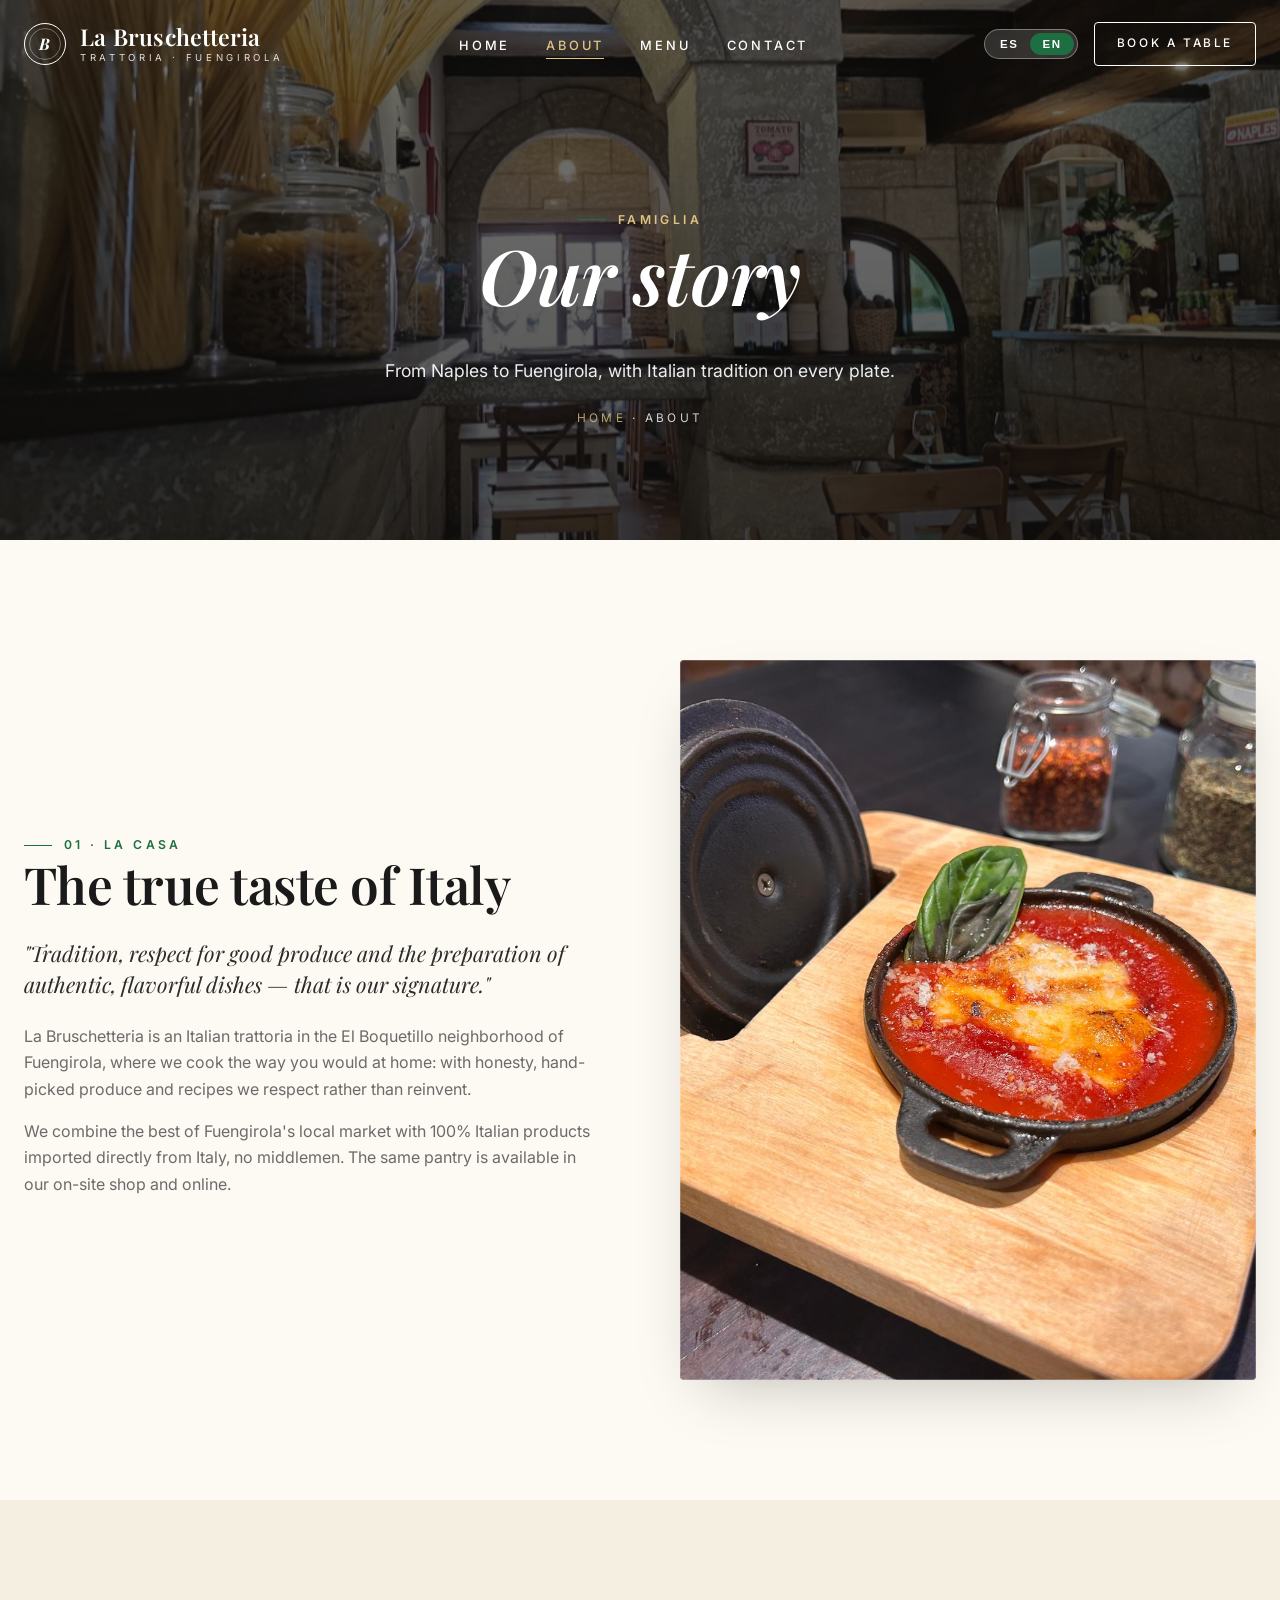
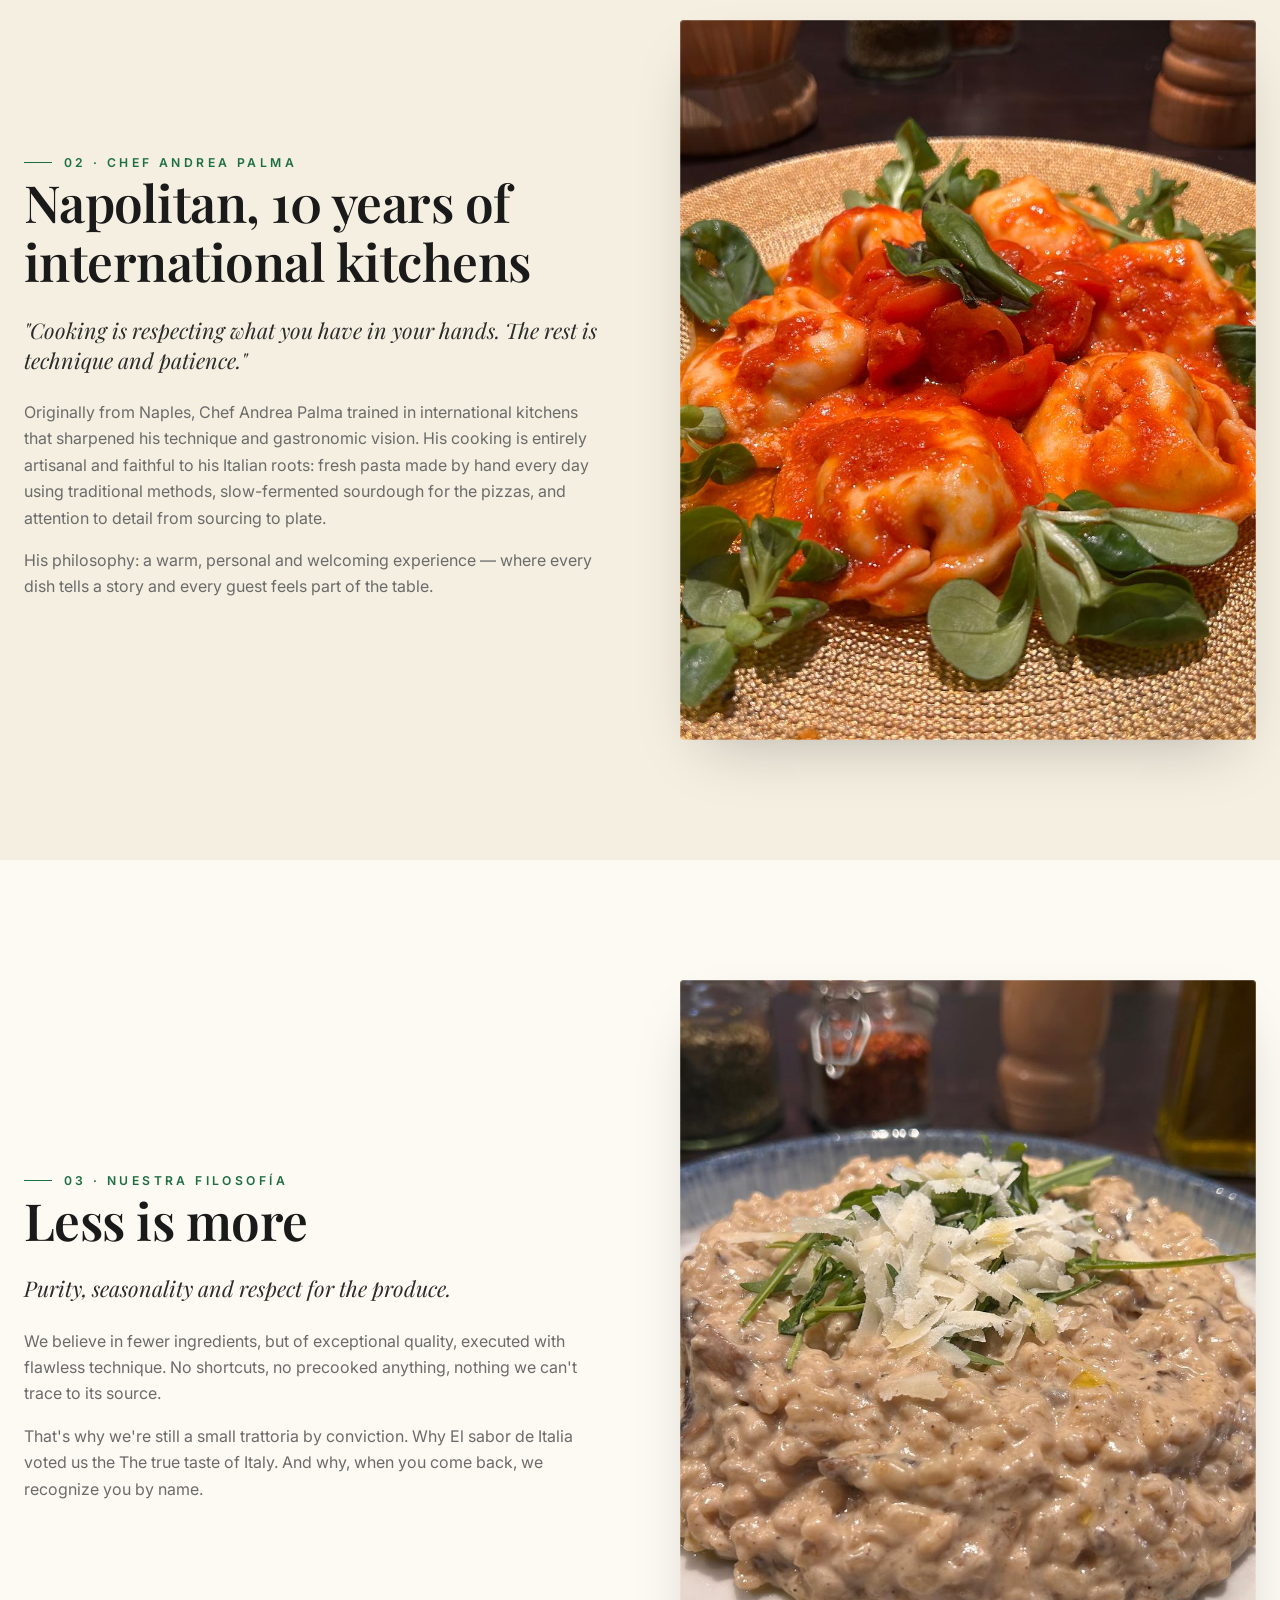
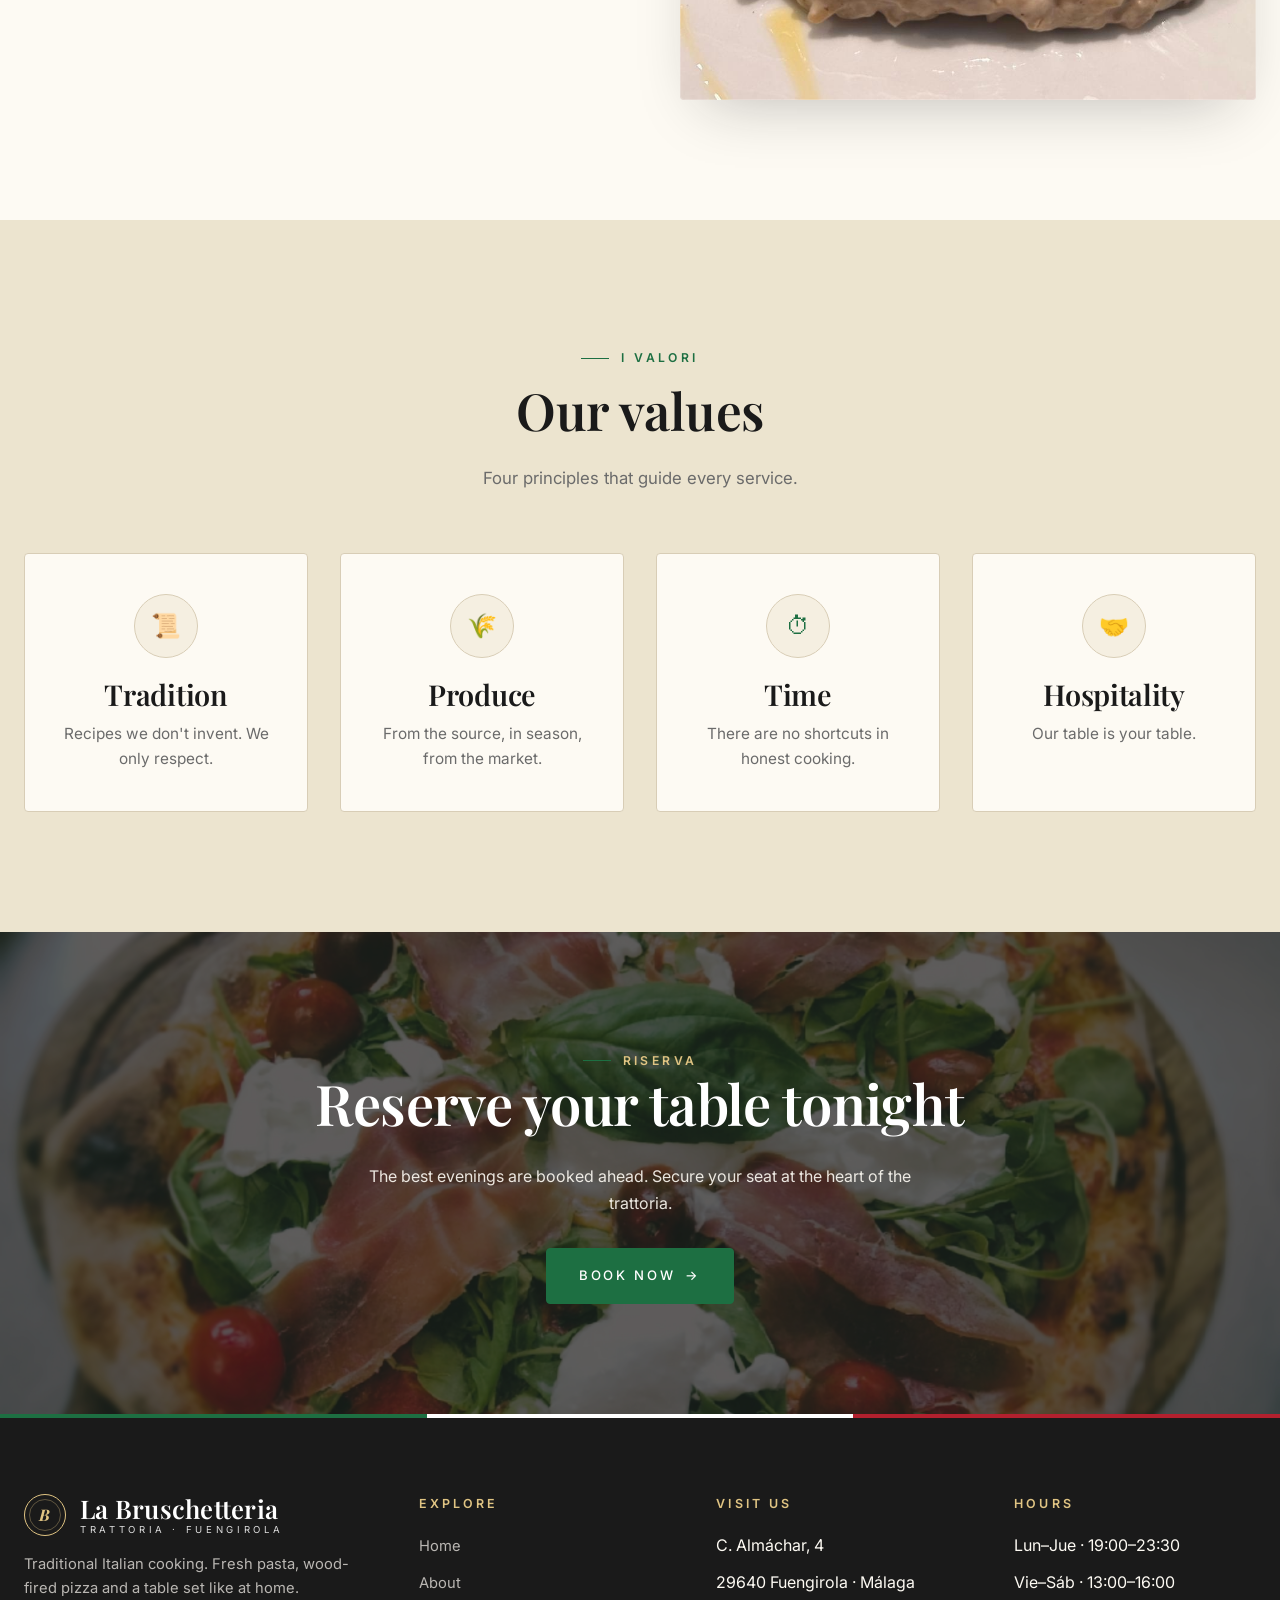
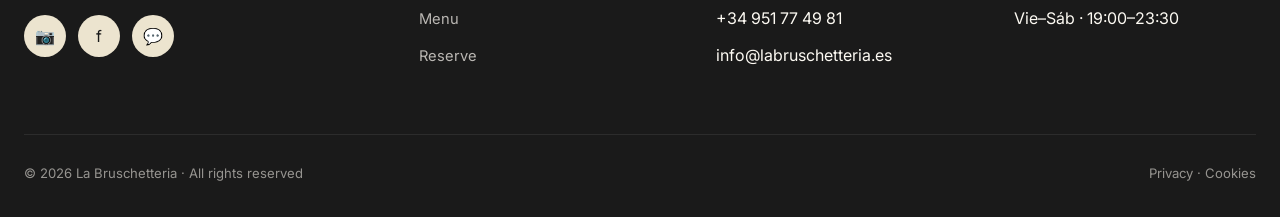
==== commit 9518e8a5: "Remove fabricated Restaurant Guru references The Restaurant Guru 'Mejor Pizza Fuengirola 2026' award" ====
--- a/about.html
+++ b/about.html
@@ -8,7 +8,7 @@
 <link rel="preconnect" href="https://fonts.googleapis.com">
 <link rel="preconnect" href="https://fonts.gstatic.com" crossorigin>
 <link href="https://fonts.googleapis.com/css2?family=Playfair+Display:ital,wght@0,400;0,500;0,600;0,700;1,400;1,500&family=Inter:wght@300;400;500;600&display=swap" rel="stylesheet">
-<link rel="stylesheet" href="styles.css?v=8">
+<link rel="stylesheet" href="styles.css?v=9">
 </head>
 <body>
 
@@ -34,7 +34,7 @@
   </div>
 </header>
 
-<section class="page-header" style="--ph-bg:url('/assets/photos/Captura-de-Pantalla-2026-02-12-a-las-19.57.46-1024x827.png?v=8')">
+<section class="page-header" style="--ph-bg:url('/assets/photos/Captura-de-Pantalla-2026-02-12-a-las-19.57.46-1024x827.png?v=9')">
   <div class="container">
     <span class="eyebrow" style="color:var(--gold-2)">Famiglia</span>
     <h1 data-i18n="about.title">Nuestra historia</h1>
@@ -53,7 +53,7 @@
       <p data-i18n="about.s1.p2">Combinamos lo mejor del mercado local de Fuengirola con productos 100% italianos importados directamente desde Italia, sin intermediarios. Esa misma despensa la puedes encontrar también en nuestra tienda en el restaurante y online.</p>
     </div>
     <div class="split-img reveal delay-1">
-      <img src="/assets/photos/01-Melanzane-Parmigiana.jpeg?v=8" alt="Melanzane alla Parmigiana">
+      <img src="/assets/photos/01-Melanzane-Parmigiana.jpeg?v=9" alt="Melanzane alla Parmigiana">
     </div>
   </div>
 </section>
@@ -61,7 +61,7 @@
 <section class="bg-cream">
   <div class="container split reverse">
     <div class="split-img reveal">
-      <img src="/assets/photos/04-Tortelli-Gamberi-e-Ricotta.jpeg?v=8" alt="Pasta fresca del chef Andrea Palma">
+      <img src="/assets/photos/04-Tortelli-Gamberi-e-Ricotta.jpeg?v=9" alt="Pasta fresca del chef Andrea Palma">
     </div>
     <div class="split-content reveal delay-1">
       <span class="eyebrow">02 · Chef Andrea Palma</span>
@@ -80,10 +80,10 @@
       <h2 data-i18n="about.s3.title">Menos es más</h2>
       <p class="lede" data-i18n="about.s3.lede">Pureza, estacionalidad y respeto a la materia prima.</p>
       <p data-i18n="about.s3.p1">Creemos en pocos ingredientes, pero de calidad excepcional, ejecutados con técnica impecable. No usamos atajos, ni precocinados, ni nada que no podamos rastrear hasta su origen.</p>
-      <p data-i18n="about.s3.p2">Por eso seguimos siendo una trattoria pequeña por convicción. Por eso Restaurant Guru nos eligió como la <strong>Mejor Pizza de Fuengirola en 2026</strong>. Y por eso, cuando vuelves, te reconocemos por tu nombre.</p>
+      <p data-i18n="about.s3.p2">Por eso seguimos siendo una trattoria pequeña por convicción. Por eso cada plato lleva nuestro nombre. Y por eso, cuando vuelves, te reconocemos por el tuyo.</p>
     </div>
     <div class="split-img reveal delay-1">
-      <img src="/assets/photos/Risotto-Porcini.jpeg?v=8" alt="Risotto ai Porcini">
+      <img src="/assets/photos/Risotto-Porcini.jpeg?v=9" alt="Risotto ai Porcini">
     </div>
   </div>
 </section>
@@ -120,7 +120,7 @@
   </div>
 </section>
 
-<section class="cta-banner" style="--cta-bg:url('/assets/photos/01-Pizza-De-Andrea.jpg?v=8')">
+<section class="cta-banner" style="--cta-bg:url('/assets/photos/01-Pizza-De-Andrea.jpg?v=9')">
   <div class="container reveal">
     <span class="eyebrow" style="color:var(--gold-2)">Riserva</span>
     <h2 data-i18n="cta.title">Reserva tu mesa esta noche</h2>
@@ -178,6 +178,6 @@
   </div>
 </footer>
 
-<script src="script.js?v=8"></script>
+<script src="script.js?v=9"></script>
 </body>
 </html>
